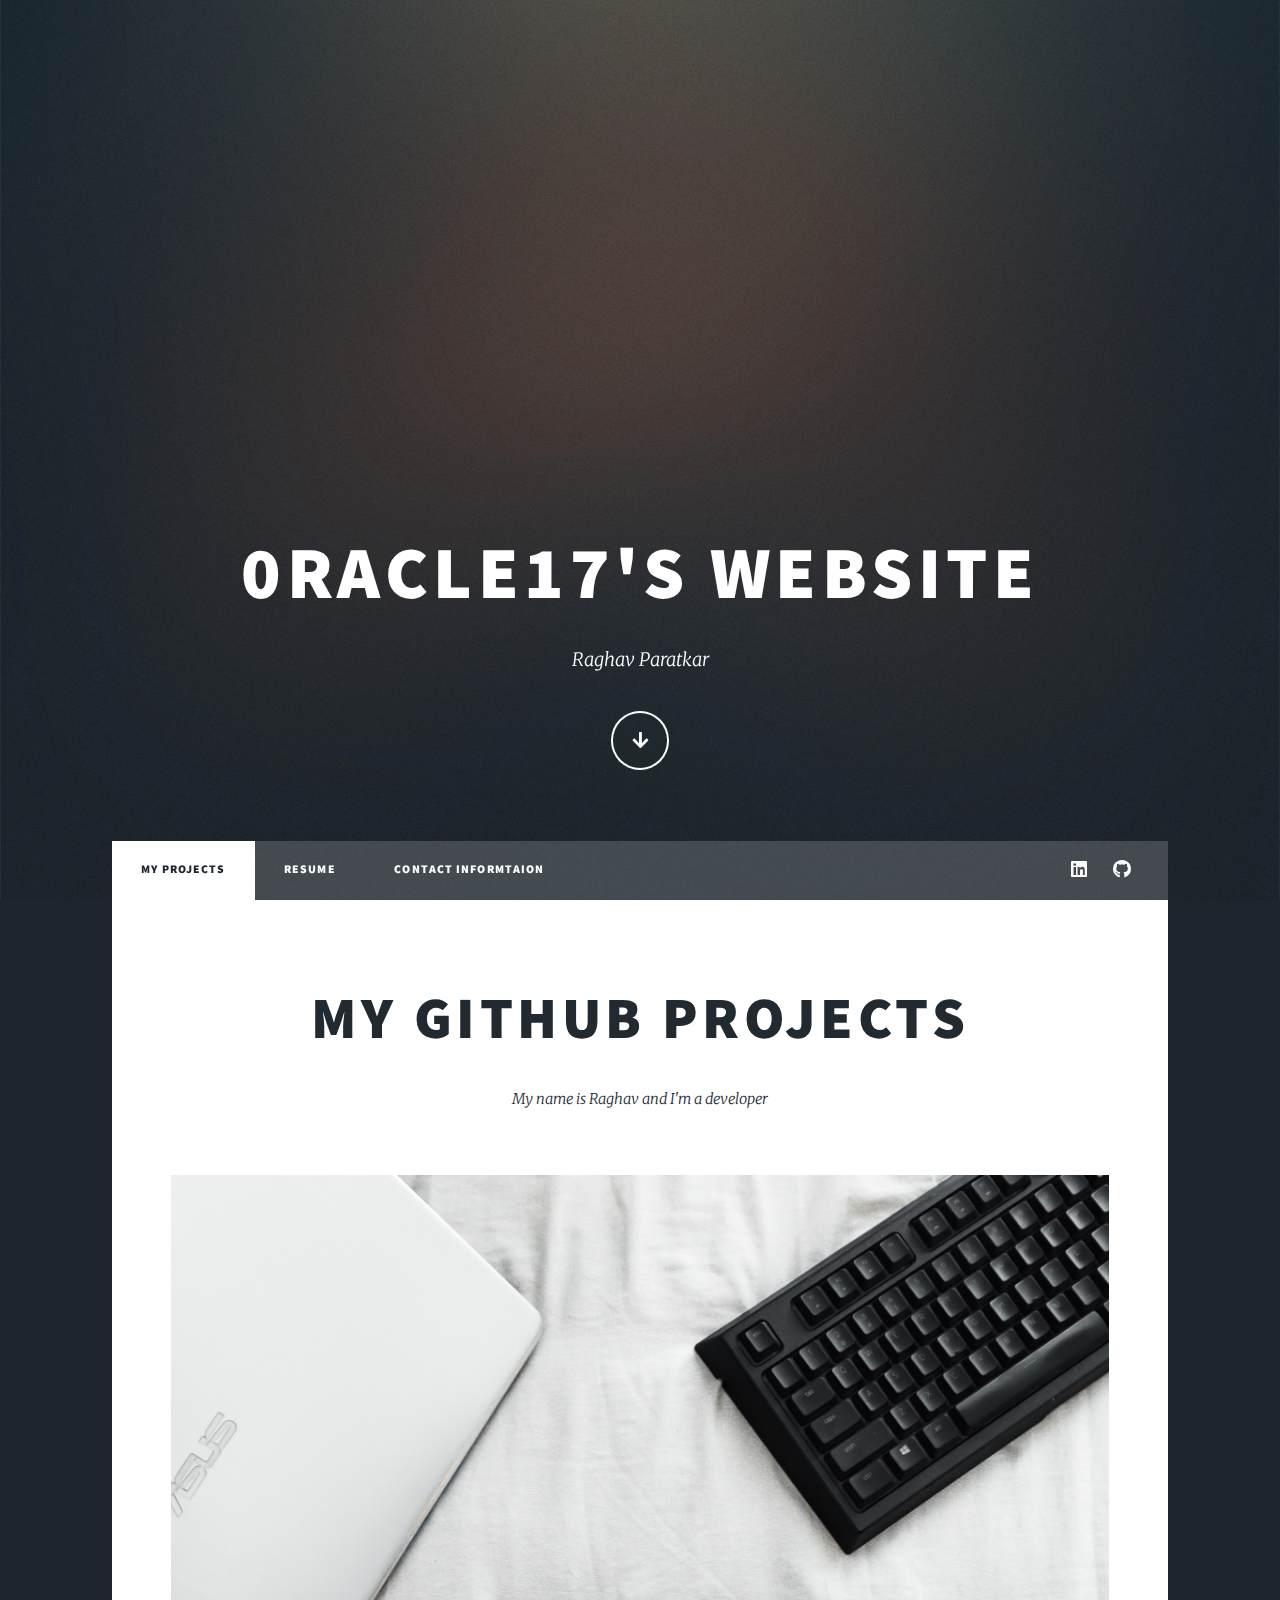
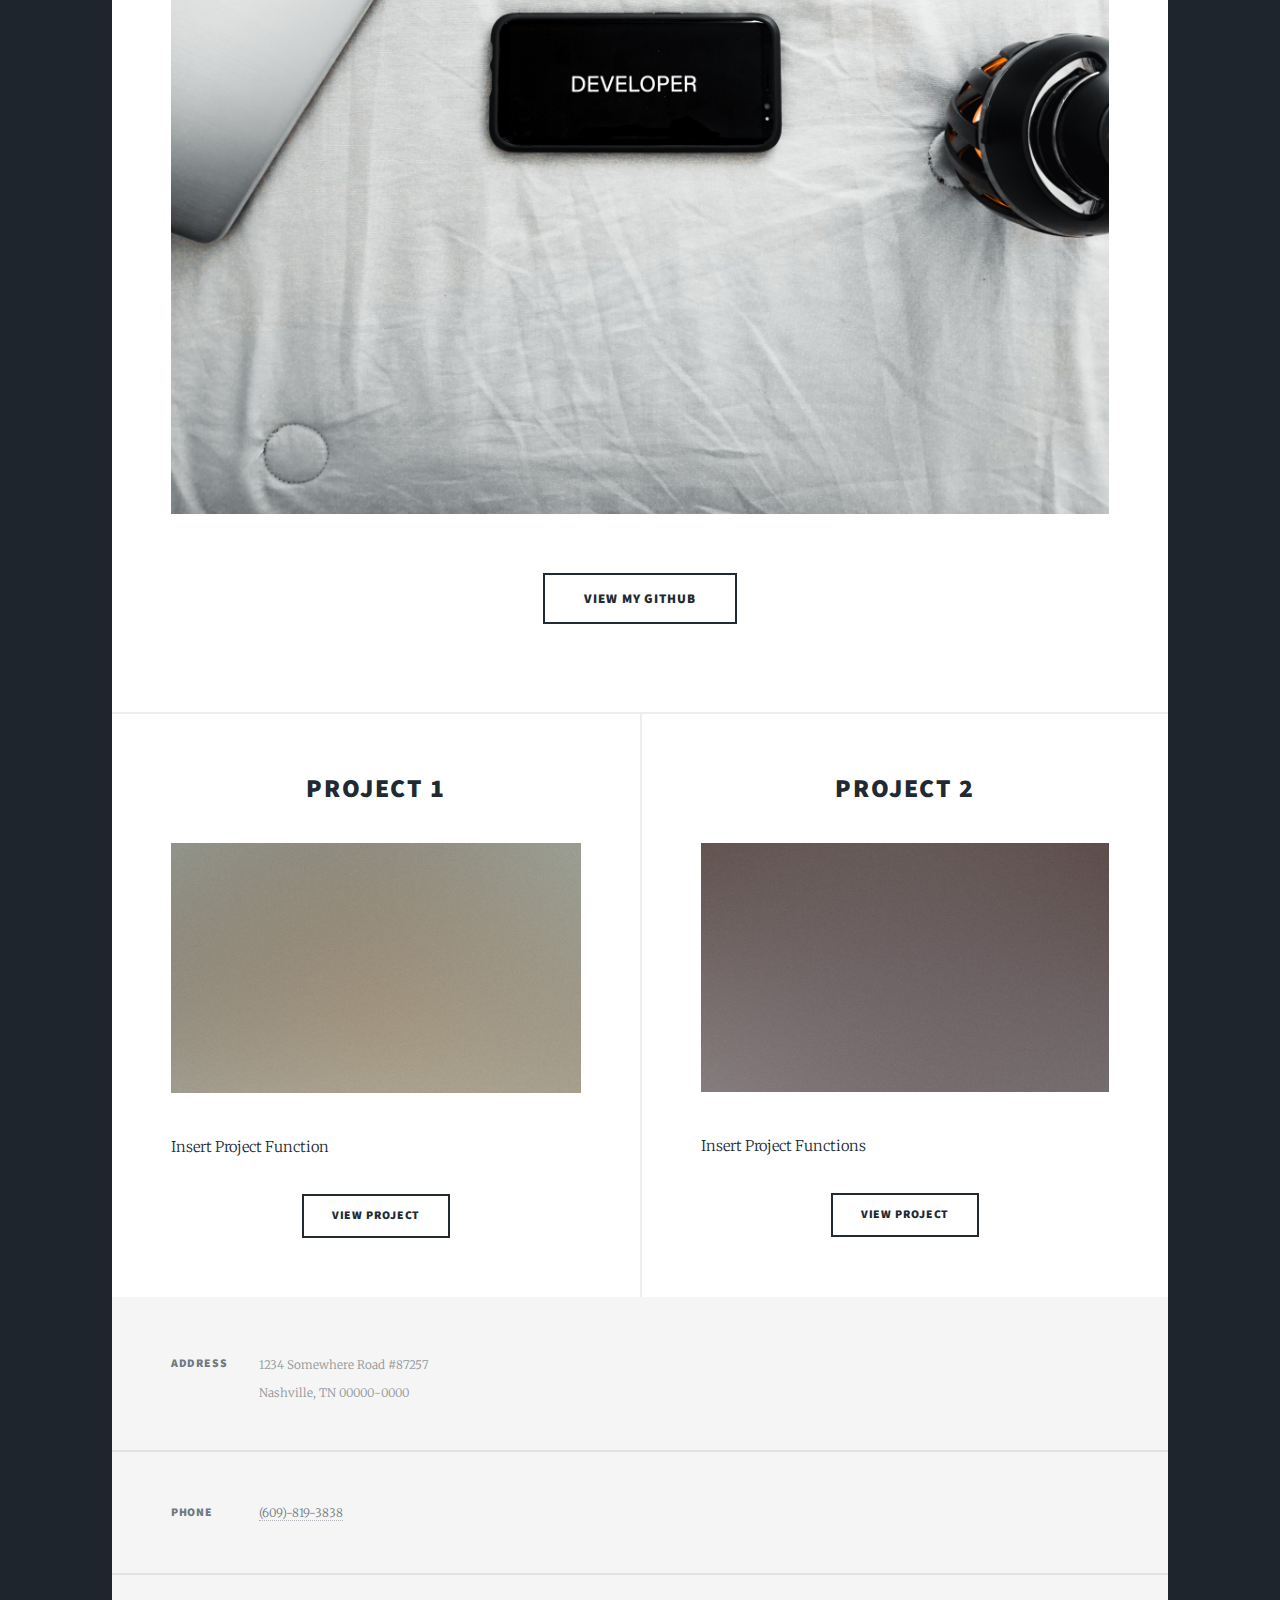
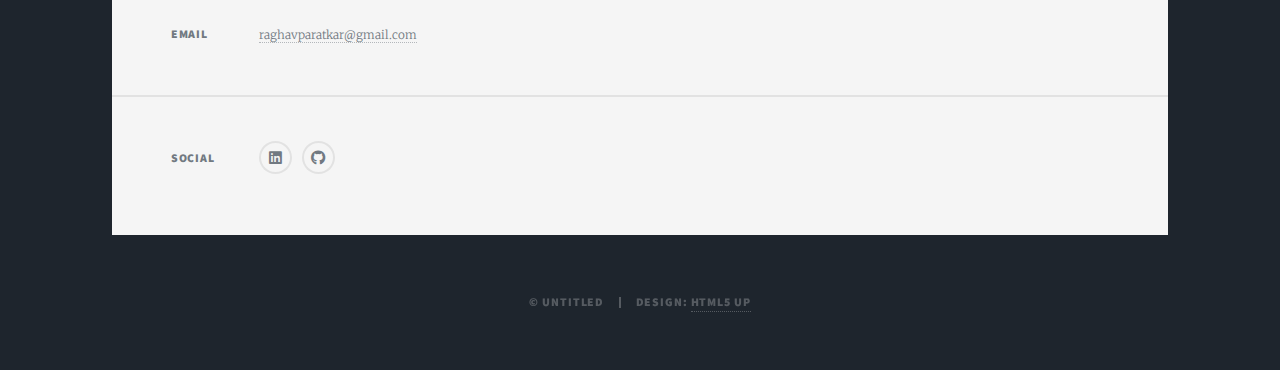
==== projects.html @ b791a68a "First commit" ====
<!DOCTYPE HTML>
<!--
	Massively by HTML5 UP
	html5up.net | @ajlkn
	Free for personal and commercial use under the CCA 3.0 license (html5up.net/license)
-->
<html>
	<head>
		<title>0racle17's Website</title>
		<meta charset="utf-8" />
		<meta name="viewport" content="width=device-width, initial-scale=1, user-scalable=no" />
		<link rel="stylesheet" href="assets/css/main.css" />
		<noscript><link rel="stylesheet" href="assets/css/noscript.css" /></noscript>
	</head>
	<body class="is-preload">

		<!-- Wrapper -->
			<div id="wrapper" class="fade-in">

				<!-- Intro -->
					<div id="intro">
						<h1>0racle17's Website</h1>
						<p>Raghav Paratkar</p>
						<ul class="actions">
							<li><a href="#header" class="button icon solid solo fa-arrow-down scrolly">Continue</a></li>
						</ul>
					</div>

				<!-- Header -->
					<header id="header">
						<a href="projects.html" class="logo">0racle17's Website</a>
					</header>

				<!-- Nav -->
					<nav id="nav">
						<ul class="links">
							<li class="active"><a href="projects.html">My Projects</a></li>
							<li><a href="resume.html">Resume</a></li>
							<li><a href="contact.html">Contact Informtaion</a></li>
						</ul>
						<ul class="icons">
							<li><a href="#" class="icon brands fa-linkedin"><span class="label">Twitter</span></a></li>
							<li><a href="#" class="icon brands fa-github"><span class="label">GitHub</span></a></li>
						</ul>
					</nav>

				<!-- Main -->
					<div id="main">

						<!-- Featured Post -->
							<article class="post featured">
								<header class="major">
									<h2><a href="#">My Github Projects</a></h2>
									<p>My name is Raghav and I'm a developer</p>
								</header>
								<a href="#" class="image main"><img src="images/backround.jpg" alt="" /></a>
								<ul class="actions special">
									<li><a href="#" class="button large">View My Github</a></li>
								</ul>
							</article>

						<!-- Posts -->
							<section class="posts">
								<article>
									<header>
										<h2><a href="#">Project 1</a></h2>
									</header>
									<a href="#" class="image fit"><img src="images/pic02.jpg" alt="" /></a>
									<p>Insert Project Function</p>
									<ul class="actions special">
										<li><a href="#" class="button">View Project</a></li>
									</ul>
								</article>
								<article>
									<header>
										<h2><a href="#">Project 2</a></h2>
									</header>
									<a href="#" class="image fit"><img src="images/pic03.jpg" alt="" /></a>
									<p>Insert Project Functions</p>
									<ul class="actions special">
										<li><a href="#" class="button">View Project</a></li>
									</ul>
								</article>
								
						<!-- Footer -->

					</div>

				<!-- Footer -->
					<footer id="footer">
						<section class="split contact">
							<section class="alt">
								<h3>Address</h3>
								<p>1234 Somewhere Road #87257<br />
								Nashville, TN 00000-0000</p>
							</section>
							<section>
								<h3>Phone</h3>
								<p><a href="#">(609)-819-3838</a></p>
							</section>
							<section>
								<h3>Email</h3>
								<p><a href="#">raghavparatkar@gmail.com</a></p>
							</section>
							<section>
								<h3>Social</h3>
								<ul class="icons alt">
									<li><a href="#" class="icon brands alt fa-linkedin"><span class="label"></span></a></li>
									<li><a href="#" class="icon brands alt fa-github"><span class="label">GitHub</span></a></li>
								</ul>
							</section>
						</section>
					</footer>

				<!-- Copyright -->
					<div id="copyright">
						<ul><li>&copy; Untitled</li><li>Design: <a href="https://html5up.net">HTML5 UP</a></li></ul>
					</div>

			</div>

		<!-- Scripts -->
			<script src="assets/js/jquery.min.js"></script>
			<script src="assets/js/jquery.scrollex.min.js"></script>
			<script src="assets/js/jquery.scrolly.min.js"></script>
			<script src="assets/js/browser.min.js"></script>
			<script src="assets/js/breakpoints.min.js"></script>
			<script src="assets/js/util.js"></script>
			<script src="assets/js/main.js"></script>

	</body>
</html>
---- assets/css/main.css ----
@import url(fontawesome-all.min.css);
@import url("https://fonts.googleapis.com/css?family=Merriweather:300,700,300italic,700italic|Source+Sans+Pro:900");

/*
	Massively by HTML5 UP
	html5up.net | @ajlkn
	Free for personal and commercial use under the CCA 3.0 license (html5up.net/license)
*/

html, body, div, span, applet, object,
iframe, h1, h2, h3, h4, h5, h6, p, blockquote,
pre, a, abbr, acronym, address, big, cite,
code, del, dfn, em, img, ins, kbd, q, s, samp,
small, strike, strong, sub, sup, tt, var, b,
u, i, center, dl, dt, dd, ol, ul, li, fieldset,
form, label, legend, table, caption, tbody,
tfoot, thead, tr, th, td, article, aside,
canvas, details, embed, figure, figcaption,
footer, header, hgroup, menu, nav, output, ruby,
section, summary, time, mark, audio, video {
	margin: 0;
	padding: 0;
	border: 0;
	font-size: 100%;
	font: inherit;
	vertical-align: baseline;}

article, aside, details, figcaption, figure,
footer, header, hgroup, menu, nav, section {
	display: block;}

body {
	line-height: 1;
}

ol, ul {
	list-style: none;
}

blockquote, q {
	quotes: none;
}

	blockquote:before, blockquote:after, q:before, q:after {
		content: '';
		content: none;
	}

table {
	border-collapse: collapse;
	border-spacing: 0;
}

body {
	-webkit-text-size-adjust: none;
}

mark {
	background-color: transparent;
	color: inherit;
}

input::-moz-focus-inner {
	border: 0;
	padding: 0;
}

input, select, textarea {
	-moz-appearance: none;
	-webkit-appearance: none;
	-ms-appearance: none;
	appearance: none;
}

/* Basic */

	@-ms-viewport {
		width: device-width;
	}

	body {
		-ms-overflow-style: scrollbar;
	}

	@media screen and (max-width: 480px) {

		html, body {
			min-width: 320px;
		}

	}

	html {
		box-sizing: border-box;
	}

	*, *:before, *:after {
		box-sizing: inherit;
	}

	body {
		background-color: #1e252d;
	}

		body.is-preload *, body.is-preload *:before, body.is-preload *:after {
			-moz-animation: none !important;
			-webkit-animation: none !important;
			-ms-animation: none !important;
			animation: none !important;
			-moz-transition: none !important;
			-webkit-transition: none !important;
			-ms-transition: none !important;
			transition: none !important;
		}

/* Type */

	html {
		font-size: 16pt;
	}

		@media screen and (max-width: 1680px) {

			html {
				font-size: 12pt;
			}

		}

		@media screen and (max-width: 1280px) {

			html {
				font-size: 11pt;
			}

		}

		@media screen and (max-width: 360px) {

			html {
				font-size: 10pt;
			}

		}

	body {
		color: #212931;
	}

	body, input, select, textarea {
		font-family: "Merriweather", Georgia, serif;
		font-weight: 300;
		font-size: 1rem;
		line-height: 2.375;
	}

	a {
		-moz-transition: color 0.2s ease-in-out, background-color 0.2s ease-in-out, border-color 0.2s ease-in-out, box-shadow 0.2s ease-in-out;
		-webkit-transition: color 0.2s ease-in-out, background-color 0.2s ease-in-out, border-color 0.2s ease-in-out, box-shadow 0.2s ease-in-out;
		-ms-transition: color 0.2s ease-in-out, background-color 0.2s ease-in-out, border-color 0.2s ease-in-out, box-shadow 0.2s ease-in-out;
		transition: color 0.2s ease-in-out, background-color 0.2s ease-in-out, border-color 0.2s ease-in-out, box-shadow 0.2s ease-in-out;
		border-bottom: dotted 1px;
		text-decoration: none;
	}

		a:hover {
			border-bottom-color: transparent;
		}

	strong, b {
		font-weight: 600;
	}

	em, i {
		font-style: italic;
	}

	p {
		text-align: justify;
		margin: 0 0 2rem 0;
	}

	h1, h2, h3, h4, h5, h6 {
		font-family: "Source Sans Pro", Helvetica, sans-serif;
		font-weight: 900;
		line-height: 1.5;
		letter-spacing: 0.075em;
		text-transform: uppercase;
		margin: 0 0 1rem 0;
	}

		h1 a, h2 a, h3 a, h4 a, h5 a, h6 a {
			border-bottom: 0;
			color: inherit;
			text-decoration: none;
		}

	h1 {
		font-size: 4rem;
		line-height: 1.1;
		margin: 0 0 2rem 0;
	}

	h2 {
		font-size: 1.75rem;
		line-height: 1.3;
		margin: 0 0 1.5rem 0;
	}

	h3 {
		font-size: 1.25rem;
		margin: 0 0 1.5rem 0;
	}

	h4 {
		font-size: 1rem;
	}

	h5 {
		font-size: 0.9rem;
	}

	h6 {
		font-size: 0.8rem;
	}

	sub {
		font-size: 0.8rem;
		position: relative;
		top: 0.5rem;
	}

	sup {
		font-size: 0.8rem;
		position: relative;
		top: -0.5rem;
	}

	blockquote {
		border-left: solid 4px;
		font-style: italic;
		margin: 0 0 2rem 0;
		padding: 0.5rem 0 0.5rem 2rem;
	}

	code {
		border: solid 2px;
		font-family: "Courier New", monospace;
		font-size: 0.9rem;
		margin: 0 0.25rem;
		padding: 0.25rem 0.65rem;
	}

	pre {
		-webkit-overflow-scrolling: touch;
		font-family: "Courier New", monospace;
		font-size: 0.9rem;
		margin: 0 0 2rem 0;
	}

		pre code {
			display: block;
			line-height: 1.75;
			padding: 1rem 1.5rem;
			overflow-x: auto;
		}

	hr {
		border: 0;
		border-bottom: solid 2px;
		margin: 3rem 0;
	}

		hr.major {
			margin: 5rem 0;
		}

	.align-left {
		text-align: left;
	}

	.align-center {
		text-align: center;
	}

	.align-right {
		text-align: right;
	}

	input, select, textarea {
		color: #212931;
	}

	a {
		color: #212931;
		border-bottom-color: rgba(33, 41, 49, 0.5);
	}

		a:hover {
			border-bottom-color: transparent;
			color: #18bfef !important;
		}

	strong, b {
		color: #212931;
	}

	h1, h2, h3, h4, h5, h6 {
		color: #212931;
	}

	blockquote {
		border-left-color: #eeeeee;
	}

	code {
		background: rgba(220, 220, 220, 0.25);
		border-color: #eeeeee;
	}

	hr {
		border-bottom-color: #eeeeee;
	}

/* Row */

	.row {
		display: flex;
		flex-wrap: wrap;
		box-sizing: border-box;
		align-items: stretch;
	}

		.row > * {
			box-sizing: border-box;
		}

		.row.gtr-uniform > * > :last-child {
			margin-bottom: 0;
		}

		.row.aln-left {
			justify-content: flex-start;
		}

		.row.aln-center {
			justify-content: center;
		}

		.row.aln-right {
			justify-content: flex-end;
		}

		.row.aln-top {
			align-items: flex-start;
		}

		.row.aln-middle {
			align-items: center;
		}

		.row.aln-bottom {
			align-items: flex-end;
		}

		.row > .imp {
			order: -1;
		}

		.row > .col-1 {
			width: 8.33333%;
		}

		.row > .off-1 {
			margin-left: 8.33333%;
		}

		.row > .col-2 {
			width: 16.66667%;
		}

		.row > .off-2 {
			margin-left: 16.66667%;
		}

		.row > .col-3 {
			width: 25%;
		}

		.row > .off-3 {
			margin-left: 25%;
		}

		.row > .col-4 {
			width: 33.33333%;
		}

		.row > .off-4 {
			margin-left: 33.33333%;
		}

		.row > .col-5 {
			width: 41.66667%;
		}

		.row > .off-5 {
			margin-left: 41.66667%;
		}

		.row > .col-6 {
			width: 50%;
		}

		.row > .off-6 {
			margin-left: 50%;
		}

		.row > .col-7 {
			width: 58.33333%;
		}

		.row > .off-7 {
			margin-left: 58.33333%;
		}

		.row > .col-8 {
			width: 66.66667%;
		}

		.row > .off-8 {
			margin-left: 66.66667%;
		}

		.row > .col-9 {
			width: 75%;
		}

		.row > .off-9 {
			margin-left: 75%;
		}

		.row > .col-10 {
			width: 83.33333%;
		}

		.row > .off-10 {
			margin-left: 83.33333%;
		}

		.row > .col-11 {
			width: 91.66667%;
		}

		.row > .off-11 {
			margin-left: 91.66667%;
		}

		.row > .col-12 {
			width: 100%;
		}

		.row > .off-12 {
			margin-left: 100%;
		}

		.row.gtr-0 {
			margin-top: 0;
			margin-left: 0rem;
		}

			.row.gtr-0 > * {
				padding: 0 0 0 0rem;
			}

			.row.gtr-0.gtr-uniform {
				margin-top: 0rem;
			}

				.row.gtr-0.gtr-uniform > * {
					padding-top: 0rem;
				}

		.row.gtr-25 {
			margin-top: 0;
			margin-left: -0.375rem;
		}

			.row.gtr-25 > * {
				padding: 0 0 0 0.375rem;
			}

			.row.gtr-25.gtr-uniform {
				margin-top: -0.375rem;
			}

				.row.gtr-25.gtr-uniform > * {
					padding-top: 0.375rem;
				}

		.row.gtr-50 {
			margin-top: 0;
			margin-left: -0.75rem;
		}

			.row.gtr-50 > * {
				padding: 0 0 0 0.75rem;
			}

			.row.gtr-50.gtr-uniform {
				margin-top: -0.75rem;
			}

				.row.gtr-50.gtr-uniform > * {
					padding-top: 0.75rem;
				}

		.row {
			margin-top: 0;
			margin-left: -1.5rem;
		}

			.row > * {
				padding: 0 0 0 1.5rem;
			}

			.row.gtr-uniform {
				margin-top: -1.5rem;
			}

				.row.gtr-uniform > * {
					padding-top: 1.5rem;
				}

		.row.gtr-150 {
			margin-top: 0;
			margin-left: -2.25rem;
		}

			.row.gtr-150 > * {
				padding: 0 0 0 2.25rem;
			}

			.row.gtr-150.gtr-uniform {
				margin-top: -2.25rem;
			}

				.row.gtr-150.gtr-uniform > * {
					padding-top: 2.25rem;
				}

		.row.gtr-200 {
			margin-top: 0;
			margin-left: -3rem;
		}

			.row.gtr-200 > * {
				padding: 0 0 0 3rem;
			}

			.row.gtr-200.gtr-uniform {
				margin-top: -3rem;
			}

				.row.gtr-200.gtr-uniform > * {
					padding-top: 3rem;
				}

		@media screen and (max-width: 1680px) {

			.row {
				display: flex;
				flex-wrap: wrap;
				box-sizing: border-box;
				align-items: stretch;
			}

				.row > * {
					box-sizing: border-box;
				}

				.row.gtr-uniform > * > :last-child {
					margin-bottom: 0;
				}

				.row.aln-left {
					justify-content: flex-start;
				}

				.row.aln-center {
					justify-content: center;
				}

				.row.aln-right {
					justify-content: flex-end;
				}

				.row.aln-top {
					align-items: flex-start;
				}

				.row.aln-middle {
					align-items: center;
				}

				.row.aln-bottom {
					align-items: flex-end;
				}

				.row > .imp-xlarge {
					order: -1;
				}

				.row > .col-1-xlarge {
					width: 8.33333%;
				}

				.row > .off-1-xlarge {
					margin-left: 8.33333%;
				}

				.row > .col-2-xlarge {
					width: 16.66667%;
				}

				.row > .off-2-xlarge {
					margin-left: 16.66667%;
				}

				.row > .col-3-xlarge {
					width: 25%;
				}

				.row > .off-3-xlarge {
					margin-left: 25%;
				}

				.row > .col-4-xlarge {
					width: 33.33333%;
				}

				.row > .off-4-xlarge {
					margin-left: 33.33333%;
				}

				.row > .col-5-xlarge {
					width: 41.66667%;
				}

				.row > .off-5-xlarge {
					margin-left: 41.66667%;
				}

				.row > .col-6-xlarge {
					width: 50%;
				}

				.row > .off-6-xlarge {
					margin-left: 50%;
				}

				.row > .col-7-xlarge {
					width: 58.33333%;
				}

				.row > .off-7-xlarge {
					margin-left: 58.33333%;
				}

				.row > .col-8-xlarge {
					width: 66.66667%;
				}

				.row > .off-8-xlarge {
					margin-left: 66.66667%;
				}

				.row > .col-9-xlarge {
					width: 75%;
				}

				.row > .off-9-xlarge {
					margin-left: 75%;
				}

				.row > .col-10-xlarge {
					width: 83.33333%;
				}

				.row > .off-10-xlarge {
					margin-left: 83.33333%;
				}

				.row > .col-11-xlarge {
					width: 91.66667%;
				}

				.row > .off-11-xlarge {
					margin-left: 91.66667%;
				}

				.row > .col-12-xlarge {
					width: 100%;
				}

				.row > .off-12-xlarge {
					margin-left: 100%;
				}

				.row.gtr-0 {
					margin-top: 0;
					margin-left: 0rem;
				}

					.row.gtr-0 > * {
						padding: 0 0 0 0rem;
					}

					.row.gtr-0.gtr-uniform {
						margin-top: 0rem;
					}

						.row.gtr-0.gtr-uniform > * {
							padding-top: 0rem;
						}

				.row.gtr-25 {
					margin-top: 0;
					margin-left: -0.375rem;
				}

					.row.gtr-25 > * {
						padding: 0 0 0 0.375rem;
					}

					.row.gtr-25.gtr-uniform {
						margin-top: -0.375rem;
					}

						.row.gtr-25.gtr-uniform > * {
							padding-top: 0.375rem;
						}

				.row.gtr-50 {
					margin-top: 0;
					margin-left: -0.75rem;
				}

					.row.gtr-50 > * {
						padding: 0 0 0 0.75rem;
					}

					.row.gtr-50.gtr-uniform {
						margin-top: -0.75rem;
					}

						.row.gtr-50.gtr-uniform > * {
							padding-top: 0.75rem;
						}

				.row {
					margin-top: 0;
					margin-left: -1.5rem;
				}

					.row > * {
						padding: 0 0 0 1.5rem;
					}

					.row.gtr-uniform {
						margin-top: -1.5rem;
					}

						.row.gtr-uniform > * {
							padding-top: 1.5rem;
						}

				.row.gtr-150 {
					margin-top: 0;
					margin-left: -2.25rem;
				}

					.row.gtr-150 > * {
						padding: 0 0 0 2.25rem;
					}

					.row.gtr-150.gtr-uniform {
						margin-top: -2.25rem;
					}

						.row.gtr-150.gtr-uniform > * {
							padding-top: 2.25rem;
						}

				.row.gtr-200 {
					margin-top: 0;
					margin-left: -3rem;
				}

					.row.gtr-200 > * {
						padding: 0 0 0 3rem;
					}

					.row.gtr-200.gtr-uniform {
						margin-top: -3rem;
					}

						.row.gtr-200.gtr-uniform > * {
							padding-top: 3rem;
						}

		}

		@media screen and (max-width: 1280px) {

			.row {
				display: flex;
				flex-wrap: wrap;
				box-sizing: border-box;
				align-items: stretch;
			}

				.row > * {
					box-sizing: border-box;
				}

				.row.gtr-uniform > * > :last-child {
					margin-bottom: 0;
				}

				.row.aln-left {
					justify-content: flex-start;
				}

				.row.aln-center {
					justify-content: center;
				}

				.row.aln-right {
					justify-content: flex-end;
				}

				.row.aln-top {
					align-items: flex-start;
				}

				.row.aln-middle {
					align-items: center;
				}

				.row.aln-bottom {
					align-items: flex-end;
				}

				.row > .imp-large {
					order: -1;
				}

				.row > .col-1-large {
					width: 8.33333%;
				}

				.row > .off-1-large {
					margin-left: 8.33333%;
				}

				.row > .col-2-large {
					width: 16.66667%;
				}

				.row > .off-2-large {
					margin-left: 16.66667%;
				}

				.row > .col-3-large {
					width: 25%;
				}

				.row > .off-3-large {
					margin-left: 25%;
				}

				.row > .col-4-large {
					width: 33.33333%;
				}

				.row > .off-4-large {
					margin-left: 33.33333%;
				}

				.row > .col-5-large {
					width: 41.66667%;
				}

				.row > .off-5-large {
					margin-left: 41.66667%;
				}

				.row > .col-6-large {
					width: 50%;
				}

				.row > .off-6-large {
					margin-left: 50%;
				}

				.row > .col-7-large {
					width: 58.33333%;
				}

				.row > .off-7-large {
					margin-left: 58.33333%;
				}

				.row > .col-8-large {
					width: 66.66667%;
				}

				.row > .off-8-large {
					margin-left: 66.66667%;
				}

				.row > .col-9-large {
					width: 75%;
				}

				.row > .off-9-large {
					margin-left: 75%;
				}

				.row > .col-10-large {
					width: 83.33333%;
				}

				.row > .off-10-large {
					margin-left: 83.33333%;
				}

				.row > .col-11-large {
					width: 91.66667%;
				}

				.row > .off-11-large {
					margin-left: 91.66667%;
				}

				.row > .col-12-large {
					width: 100%;
				}

				.row > .off-12-large {
					margin-left: 100%;
				}

				.row.gtr-0 {
					margin-top: 0;
					margin-left: 0rem;
				}

					.row.gtr-0 > * {
						padding: 0 0 0 0rem;
					}

					.row.gtr-0.gtr-uniform {
						margin-top: 0rem;
					}

						.row.gtr-0.gtr-uniform > * {
							padding-top: 0rem;
						}

				.row.gtr-25 {
					margin-top: 0;
					margin-left: -0.375rem;
				}

					.row.gtr-25 > * {
						padding: 0 0 0 0.375rem;
					}

					.row.gtr-25.gtr-uniform {
						margin-top: -0.375rem;
					}

						.row.gtr-25.gtr-uniform > * {
							padding-top: 0.375rem;
						}

				.row.gtr-50 {
					margin-top: 0;
					margin-left: -0.75rem;
				}

					.row.gtr-50 > * {
						padding: 0 0 0 0.75rem;
					}

					.row.gtr-50.gtr-uniform {
						margin-top: -0.75rem;
					}

						.row.gtr-50.gtr-uniform > * {
							padding-top: 0.75rem;
						}

				.row {
					margin-top: 0;
					margin-left: -1.5rem;
				}

					.row > * {
						padding: 0 0 0 1.5rem;
					}

					.row.gtr-uniform {
						margin-top: -1.5rem;
					}

						.row.gtr-uniform > * {
							padding-top: 1.5rem;
						}

				.row.gtr-150 {
					margin-top: 0;
					margin-left: -2.25rem;
				}

					.row.gtr-150 > * {
						padding: 0 0 0 2.25rem;
					}

					.row.gtr-150.gtr-uniform {
						margin-top: -2.25rem;
					}

						.row.gtr-150.gtr-uniform > * {
							padding-top: 2.25rem;
						}

				.row.gtr-200 {
					margin-top: 0;
					margin-left: -3rem;
				}

					.row.gtr-200 > * {
						padding: 0 0 0 3rem;
					}

					.row.gtr-200.gtr-uniform {
						margin-top: -3rem;
					}

						.row.gtr-200.gtr-uniform > * {
							padding-top: 3rem;
						}

		}

		@media screen and (max-width: 980px) {

			.row {
				display: flex;
				flex-wrap: wrap;
				box-sizing: border-box;
				align-items: stretch;
			}

				.row > * {
					box-sizing: border-box;
				}

				.row.gtr-uniform > * > :last-child {
					margin-bottom: 0;
				}

				.row.aln-left {
					justify-content: flex-start;
				}

				.row.aln-center {
					justify-content: center;
				}

				.row.aln-right {
					justify-content: flex-end;
				}

				.row.aln-top {
					align-items: flex-start;
				}

				.row.aln-middle {
					align-items: center;
				}

				.row.aln-bottom {
					align-items: flex-end;
				}

				.row > .imp-medium {
					order: -1;
				}

				.row > .col-1-medium {
					width: 8.33333%;
				}

				.row > .off-1-medium {
					margin-left: 8.33333%;
				}

				.row > .col-2-medium {
					width: 16.66667%;
				}

				.row > .off-2-medium {
					margin-left: 16.66667%;
				}

				.row > .col-3-medium {
					width: 25%;
				}

				.row > .off-3-medium {
					margin-left: 25%;
				}

				.row > .col-4-medium {
					width: 33.33333%;
				}

				.row > .off-4-medium {
					margin-left: 33.33333%;
				}

				.row > .col-5-medium {
					width: 41.66667%;
				}

				.row > .off-5-medium {
					margin-left: 41.66667%;
				}

				.row > .col-6-medium {
					width: 50%;
				}

				.row > .off-6-medium {
					margin-left: 50%;
				}

				.row > .col-7-medium {
					width: 58.33333%;
				}

				.row > .off-7-medium {
					margin-left: 58.33333%;
				}

				.row > .col-8-medium {
					width: 66.66667%;
				}

				.row > .off-8-medium {
					margin-left: 66.66667%;
				}

				.row > .col-9-medium {
					width: 75%;
				}

				.row > .off-9-medium {
					margin-left: 75%;
				}

				.row > .col-10-medium {
					width: 83.33333%;
				}

				.row > .off-10-medium {
					margin-left: 83.33333%;
				}

				.row > .col-11-medium {
					width: 91.66667%;
				}

				.row > .off-11-medium {
					margin-left: 91.66667%;
				}

				.row > .col-12-medium {
					width: 100%;
				}

				.row > .off-12-medium {
					margin-left: 100%;
				}

				.row.gtr-0 {
					margin-top: 0;
					margin-left: 0rem;
				}

					.row.gtr-0 > * {
						padding: 0 0 0 0rem;
					}

					.row.gtr-0.gtr-uniform {
						margin-top: 0rem;
					}

						.row.gtr-0.gtr-uniform > * {
							padding-top: 0rem;
						}

				.row.gtr-25 {
					margin-top: 0;
					margin-left: -0.375rem;
				}

					.row.gtr-25 > * {
						padding: 0 0 0 0.375rem;
					}

					.row.gtr-25.gtr-uniform {
						margin-top: -0.375rem;
					}

						.row.gtr-25.gtr-uniform > * {
							padding-top: 0.375rem;
						}

				.row.gtr-50 {
					margin-top: 0;
					margin-left: -0.75rem;
				}

					.row.gtr-50 > * {
						padding: 0 0 0 0.75rem;
					}

					.row.gtr-50.gtr-uniform {
						margin-top: -0.75rem;
					}

						.row.gtr-50.gtr-uniform > * {
							padding-top: 0.75rem;
						}

				.row {
					margin-top: 0;
					margin-left: -1.5rem;
				}

					.row > * {
						padding: 0 0 0 1.5rem;
					}

					.row.gtr-uniform {
						margin-top: -1.5rem;
					}

						.row.gtr-uniform > * {
							padding-top: 1.5rem;
						}

				.row.gtr-150 {
					margin-top: 0;
					margin-left: -2.25rem;
				}

					.row.gtr-150 > * {
						padding: 0 0 0 2.25rem;
					}

					.row.gtr-150.gtr-uniform {
						margin-top: -2.25rem;
					}

						.row.gtr-150.gtr-uniform > * {
							padding-top: 2.25rem;
						}

				.row.gtr-200 {
					margin-top: 0;
					margin-left: -3rem;
				}

					.row.gtr-200 > * {
						padding: 0 0 0 3rem;
					}

					.row.gtr-200.gtr-uniform {
						margin-top: -3rem;
					}

						.row.gtr-200.gtr-uniform > * {
							padding-top: 3rem;
						}

		}

		@media screen and (max-width: 736px) {

			.row {
				display: flex;
				flex-wrap: wrap;
				box-sizing: border-box;
				align-items: stretch;
			}

				.row > * {
					box-sizing: border-box;
				}

				.row.gtr-uniform > * > :last-child {
					margin-bottom: 0;
				}

				.row.aln-left {
					justify-content: flex-start;
				}

				.row.aln-center {
					justify-content: center;
				}

				.row.aln-right {
					justify-content: flex-end;
				}

				.row.aln-top {
					align-items: flex-start;
				}

				.row.aln-middle {
					align-items: center;
				}

				.row.aln-bottom {
					align-items: flex-end;
				}

				.row > .imp-small {
					order: -1;
				}

				.row > .col-1-small {
					width: 8.33333%;
				}

				.row > .off-1-small {
					margin-left: 8.33333%;
				}

				.row > .col-2-small {
					width: 16.66667%;
				}

				.row > .off-2-small {
					margin-left: 16.66667%;
				}

				.row > .col-3-small {
					width: 25%;
				}

				.row > .off-3-small {
					margin-left: 25%;
				}

				.row > .col-4-small {
					width: 33.33333%;
				}

				.row > .off-4-small {
					margin-left: 33.33333%;
				}

				.row > .col-5-small {
					width: 41.66667%;
				}

				.row > .off-5-small {
					margin-left: 41.66667%;
				}

				.row > .col-6-small {
					width: 50%;
				}

				.row > .off-6-small {
					margin-left: 50%;
				}

				.row > .col-7-small {
					width: 58.33333%;
				}

				.row > .off-7-small {
					margin-left: 58.33333%;
				}

				.row > .col-8-small {
					width: 66.66667%;
				}

				.row > .off-8-small {
					margin-left: 66.66667%;
				}

				.row > .col-9-small {
					width: 75%;
				}

				.row > .off-9-small {
					margin-left: 75%;
				}

				.row > .col-10-small {
					width: 83.33333%;
				}

				.row > .off-10-small {
					margin-left: 83.33333%;
				}

				.row > .col-11-small {
					width: 91.66667%;
				}

				.row > .off-11-small {
					margin-left: 91.66667%;
				}

				.row > .col-12-small {
					width: 100%;
				}

				.row > .off-12-small {
					margin-left: 100%;
				}

				.row.gtr-0 {
					margin-top: 0;
					margin-left: 0rem;
				}

					.row.gtr-0 > * {
						padding: 0 0 0 0rem;
					}

					.row.gtr-0.gtr-uniform {
						margin-top: 0rem;
					}

						.row.gtr-0.gtr-uniform > * {
							padding-top: 0rem;
						}

				.row.gtr-25 {
					margin-top: 0;
					margin-left: -0.375rem;
				}

					.row.gtr-25 > * {
						padding: 0 0 0 0.375rem;
					}

					.row.gtr-25.gtr-uniform {
						margin-top: -0.375rem;
					}

						.row.gtr-25.gtr-uniform > * {
							padding-top: 0.375rem;
						}

				.row.gtr-50 {
					margin-top: 0;
					margin-left: -0.75rem;
				}

					.row.gtr-50 > * {
						padding: 0 0 0 0.75rem;
					}

					.row.gtr-50.gtr-uniform {
						margin-top: -0.75rem;
					}

						.row.gtr-50.gtr-uniform > * {
							padding-top: 0.75rem;
						}

				.row {
					margin-top: 0;
					margin-left: -1.5rem;
				}

					.row > * {
						padding: 0 0 0 1.5rem;
					}

					.row.gtr-uniform {
						margin-top: -1.5rem;
					}

						.row.gtr-uniform > * {
							padding-top: 1.5rem;
						}

				.row.gtr-150 {
					margin-top: 0;
					margin-left: -2.25rem;
				}

					.row.gtr-150 > * {
						padding: 0 0 0 2.25rem;
					}

					.row.gtr-150.gtr-uniform {
						margin-top: -2.25rem;
					}

						.row.gtr-150.gtr-uniform > * {
							padding-top: 2.25rem;
						}

				.row.gtr-200 {
					margin-top: 0;
					margin-left: -3rem;
				}

					.row.gtr-200 > * {
						padding: 0 0 0 3rem;
					}

					.row.gtr-200.gtr-uniform {
						margin-top: -3rem;
					}

						.row.gtr-200.gtr-uniform > * {
							padding-top: 3rem;
						}

		}

		@media screen and (max-width: 480px) {

			.row {
				display: flex;
				flex-wrap: wrap;
				box-sizing: border-box;
				align-items: stretch;
			}

				.row > * {
					box-sizing: border-box;
				}

				.row.gtr-uniform > * > :last-child {
					margin-bottom: 0;
				}

				.row.aln-left {
					justify-content: flex-start;
				}

				.row.aln-center {
					justify-content: center;
				}

				.row.aln-right {
					justify-content: flex-end;
				}

				.row.aln-top {
					align-items: flex-start;
				}

				.row.aln-middle {
					align-items: center;
				}

				.row.aln-bottom {
					align-items: flex-end;
				}

				.row > .imp-xsmall {
					order: -1;
				}

				.row > .col-1-xsmall {
					width: 8.33333%;
				}

				.row > .off-1-xsmall {
					margin-left: 8.33333%;
				}

				.row > .col-2-xsmall {
					width: 16.66667%;
				}

				.row > .off-2-xsmall {
					margin-left: 16.66667%;
				}

				.row > .col-3-xsmall {
					width: 25%;
				}

				.row > .off-3-xsmall {
					margin-left: 25%;
				}

				.row > .col-4-xsmall {
					width: 33.33333%;
				}

				.row > .off-4-xsmall {
					margin-left: 33.33333%;
				}

				.row > .col-5-xsmall {
					width: 41.66667%;
				}

				.row > .off-5-xsmall {
					margin-left: 41.66667%;
				}

				.row > .col-6-xsmall {
					width: 50%;
				}

				.row > .off-6-xsmall {
					margin-left: 50%;
				}

				.row > .col-7-xsmall {
					width: 58.33333%;
				}

				.row > .off-7-xsmall {
					margin-left: 58.33333%;
				}

				.row > .col-8-xsmall {
					width: 66.66667%;
				}

				.row > .off-8-xsmall {
					margin-left: 66.66667%;
				}

				.row > .col-9-xsmall {
					width: 75%;
				}

				.row > .off-9-xsmall {
					margin-left: 75%;
				}

				.row > .col-10-xsmall {
					width: 83.33333%;
				}

				.row > .off-10-xsmall {
					margin-left: 83.33333%;
				}

				.row > .col-11-xsmall {
					width: 91.66667%;
				}

				.row > .off-11-xsmall {
					margin-left: 91.66667%;
				}

				.row > .col-12-xsmall {
					width: 100%;
				}

				.row > .off-12-xsmall {
					margin-left: 100%;
				}

				.row.gtr-0 {
					margin-top: 0;
					margin-left: 0rem;
				}

					.row.gtr-0 > * {
						padding: 0 0 0 0rem;
					}

					.row.gtr-0.gtr-uniform {
						margin-top: 0rem;
					}

						.row.gtr-0.gtr-uniform > * {
							padding-top: 0rem;
						}

				.row.gtr-25 {
					margin-top: 0;
					margin-left: -0.375rem;
				}

					.row.gtr-25 > * {
						padding: 0 0 0 0.375rem;
					}

					.row.gtr-25.gtr-uniform {
						margin-top: -0.375rem;
					}

						.row.gtr-25.gtr-uniform > * {
							padding-top: 0.375rem;
						}

				.row.gtr-50 {
					margin-top: 0;
					margin-left: -0.75rem;
				}

					.row.gtr-50 > * {
						padding: 0 0 0 0.75rem;
					}

					.row.gtr-50.gtr-uniform {
						margin-top: -0.75rem;
					}

						.row.gtr-50.gtr-uniform > * {
							padding-top: 0.75rem;
						}

				.row {
					margin-top: 0;
					margin-left: -1.5rem;
				}

					.row > * {
						padding: 0 0 0 1.5rem;
					}

					.row.gtr-uniform {
						margin-top: -1.5rem;
					}

						.row.gtr-uniform > * {
							padding-top: 1.5rem;
						}

				.row.gtr-150 {
					margin-top: 0;
					margin-left: -2.25rem;
				}

					.row.gtr-150 > * {
						padding: 0 0 0 2.25rem;
					}

					.row.gtr-150.gtr-uniform {
						margin-top: -2.25rem;
					}

						.row.gtr-150.gtr-uniform > * {
							padding-top: 2.25rem;
						}

				.row.gtr-200 {
					margin-top: 0;
					margin-left: -3rem;
				}

					.row.gtr-200 > * {
						padding: 0 0 0 3rem;
					}

					.row.gtr-200.gtr-uniform {
						margin-top: -3rem;
					}

						.row.gtr-200.gtr-uniform > * {
							padding-top: 3rem;
						}

		}

		@media screen and (max-width: 360px) {

			.row {
				display: flex;
				flex-wrap: wrap;
				box-sizing: border-box;
				align-items: stretch;
			}

				.row > * {
					box-sizing: border-box;
				}

				.row.gtr-uniform > * > :last-child {
					margin-bottom: 0;
				}

				.row.aln-left {
					justify-content: flex-start;
				}

				.row.aln-center {
					justify-content: center;
				}

				.row.aln-right {
					justify-content: flex-end;
				}

				.row.aln-top {
					align-items: flex-start;
				}

				.row.aln-middle {
					align-items: center;
				}

				.row.aln-bottom {
					align-items: flex-end;
				}

				.row > .imp-xxsmall {
					order: -1;
				}

				.row > .col-1-xxsmall {
					width: 8.33333%;
				}

				.row > .off-1-xxsmall {
					margin-left: 8.33333%;
				}

				.row > .col-2-xxsmall {
					width: 16.66667%;
				}

				.row > .off-2-xxsmall {
					margin-left: 16.66667%;
				}

				.row > .col-3-xxsmall {
					width: 25%;
				}

				.row > .off-3-xxsmall {
					margin-left: 25%;
				}

				.row > .col-4-xxsmall {
					width: 33.33333%;
				}

				.row > .off-4-xxsmall {
					margin-left: 33.33333%;
				}

				.row > .col-5-xxsmall {
					width: 41.66667%;
				}

				.row > .off-5-xxsmall {
					margin-left: 41.66667%;
				}

				.row > .col-6-xxsmall {
					width: 50%;
				}

				.row > .off-6-xxsmall {
					margin-left: 50%;
				}

				.row > .col-7-xxsmall {
					width: 58.33333%;
				}

				.row > .off-7-xxsmall {
					margin-left: 58.33333%;
				}

				.row > .col-8-xxsmall {
					width: 66.66667%;
				}

				.row > .off-8-xxsmall {
					margin-left: 66.66667%;
				}

				.row > .col-9-xxsmall {
					width: 75%;
				}

				.row > .off-9-xxsmall {
					margin-left: 75%;
				}

				.row > .col-10-xxsmall {
					width: 83.33333%;
				}

				.row > .off-10-xxsmall {
					margin-left: 83.33333%;
				}

				.row > .col-11-xxsmall {
					width: 91.66667%;
				}

				.row > .off-11-xxsmall {
					margin-left: 91.66667%;
				}

				.row > .col-12-xxsmall {
					width: 100%;
				}

				.row > .off-12-xxsmall {
					margin-left: 100%;
				}

				.row.gtr-0 {
					margin-top: 0;
					margin-left: 0rem;
				}

					.row.gtr-0 > * {
						padding: 0 0 0 0rem;
					}

					.row.gtr-0.gtr-uniform {
						margin-top: 0rem;
					}

						.row.gtr-0.gtr-uniform > * {
							padding-top: 0rem;
						}

				.row.gtr-25 {
					margin-top: 0;
					margin-left: -0.375rem;
				}

					.row.gtr-25 > * {
						padding: 0 0 0 0.375rem;
					}

					.row.gtr-25.gtr-uniform {
						margin-top: -0.375rem;
					}

						.row.gtr-25.gtr-uniform > * {
							padding-top: 0.375rem;
						}

				.row.gtr-50 {
					margin-top: 0;
					margin-left: -0.75rem;
				}

					.row.gtr-50 > * {
						padding: 0 0 0 0.75rem;
					}

					.row.gtr-50.gtr-uniform {
						margin-top: -0.75rem;
					}

						.row.gtr-50.gtr-uniform > * {
							padding-top: 0.75rem;
						}

				.row {
					margin-top: 0;
					margin-left: -1.5rem;
				}

					.row > * {
						padding: 0 0 0 1.5rem;
					}

					.row.gtr-uniform {
						margin-top: -1.5rem;
					}

						.row.gtr-uniform > * {
							padding-top: 1.5rem;
						}

				.row.gtr-150 {
					margin-top: 0;
					margin-left: -2.25rem;
				}

					.row.gtr-150 > * {
						padding: 0 0 0 2.25rem;
					}

					.row.gtr-150.gtr-uniform {
						margin-top: -2.25rem;
					}

						.row.gtr-150.gtr-uniform > * {
							padding-top: 2.25rem;
						}

				.row.gtr-200 {
					margin-top: 0;
					margin-left: -3rem;
				}

					.row.gtr-200 > * {
						padding: 0 0 0 3rem;
					}

					.row.gtr-200.gtr-uniform {
						margin-top: -3rem;
					}

						.row.gtr-200.gtr-uniform > * {
							padding-top: 3rem;
						}

		}

/* Box */

	.box {
		border: solid 2px;
		margin-bottom: 2rem;
		padding: 1.5rem;
	}

		.box > :last-child,
		.box > :last-child > :last-child,
		.box > :last-child > :last-child > :last-child {
			margin-bottom: 0;
		}

		.box.alt {
			border: 0;
			border-radius: 0;
			padding: 0;
		}

	.box {
		border-color: #eeeeee;
	}

/* Button */

	input[type="submit"],
	input[type="reset"],
	input[type="button"],
	button,
	.button {
		-moz-appearance: none;
		-webkit-appearance: none;
		-ms-appearance: none;
		appearance: none;
		-moz-transition: background-color 0.2s ease-in-out, box-shadow 0.2s ease-in-out, color 0.2s ease-in-out;
		-webkit-transition: background-color 0.2s ease-in-out, box-shadow 0.2s ease-in-out, color 0.2s ease-in-out;
		-ms-transition: background-color 0.2s ease-in-out, box-shadow 0.2s ease-in-out, color 0.2s ease-in-out;
		transition: background-color 0.2s ease-in-out, box-shadow 0.2s ease-in-out, color 0.2s ease-in-out;
		border: 0;
		border-radius: 0;
		cursor: pointer;
		display: inline-block;
		font-family: "Source Sans Pro", Helvetica, sans-serif;
		font-size: 0.8rem;
		font-weight: 900;
		letter-spacing: 0.075em;
		height: 3rem;
		line-height: 3rem;
		padding: 0 2rem;
		text-align: center;
		text-decoration: none;
		text-transform: uppercase;
		white-space: nowrap;
	}

		input[type="submit"].icon:before,
		input[type="reset"].icon:before,
		input[type="button"].icon:before,
		button.icon:before,
		.button.icon:before {
			margin-right: 0.5rem;
		}

		input[type="submit"].icon.solo,
		input[type="reset"].icon.solo,
		input[type="button"].icon.solo,
		button.icon.solo,
		.button.icon.solo {
			position: relative;
			width: 4rem;
			height: 4rem;
			line-height: 4rem;
			border-radius: 4rem;
			text-indent: 4rem;
			overflow: hidden;
			padding: 0;
			white-space: nowrap;
		}

			input[type="submit"].icon.solo:before,
			input[type="reset"].icon.solo:before,
			input[type="button"].icon.solo:before,
			button.icon.solo:before,
			.button.icon.solo:before {
				position: absolute;
				display: block;
				top: 0;
				left: 0;
				width: inherit;
				height: inherit;
				line-height: inherit;
				font-size: 1.25rem;
				margin-right: 0;
				text-align: center;
				text-indent: 0;
			}

		input[type="submit"].fit,
		input[type="reset"].fit,
		input[type="button"].fit,
		button.fit,
		.button.fit {
			width: 100%;
		}

		input[type="submit"].small,
		input[type="reset"].small,
		input[type="button"].small,
		button.small,
		.button.small {
			font-size: 0.7rem;
			height: 2.5rem;
			line-height: 2.5rem;
			padding: 0 1.5rem;
		}

		input[type="submit"].large,
		input[type="reset"].large,
		input[type="button"].large,
		button.large,
		.button.large {
			font-size: 0.9rem;
			height: 3.5rem;
			line-height: 3.5rem;
			padding: 0 2.75rem;
		}

		@media screen and (max-width: 980px) {

			input[type="submit"],
			input[type="reset"],
			input[type="button"],
			button,
			.button {
				font-size: 0.9rem;
				height: 3.25rem;
				line-height: 3.25rem;
			}

				input[type="submit"].large,
				input[type="reset"].large,
				input[type="button"].large,
				button.large,
				.button.large {
					font-size: 1rem;
					height: 3.75rem;
					line-height: 3.75rem;
				}

		}

		input[type="submit"].disabled, input[type="submit"]:disabled,
		input[type="reset"].disabled,
		input[type="reset"]:disabled,
		input[type="button"].disabled,
		input[type="button"]:disabled,
		button.disabled,
		button:disabled,
		.button.disabled,
		.button:disabled {
			pointer-events: none;
			opacity: 0.25;
		}

	input[type="submit"],
	input[type="reset"],
	input[type="button"],
	button,
	.button {
		background-color: transparent;
		box-shadow: inset 0 0 0 2px #212931;
		color: #212931 !important;
	}

		input[type="submit"]:hover,
		input[type="reset"]:hover,
		input[type="button"]:hover,
		button:hover,
		.button:hover {
			box-shadow: inset 0 0 0 2px #18bfef;
			color: #18bfef !important;
		}

		input[type="submit"].primary,
		input[type="reset"].primary,
		input[type="button"].primary,
		button.primary,
		.button.primary {
			background-color: #212931;
			box-shadow: none;
			color: #ffffff !important;
		}

			input[type="submit"].primary:hover,
			input[type="reset"].primary:hover,
			input[type="button"].primary:hover,
			button.primary:hover,
			.button.primary:hover {
				background-color: #18bfef;
			}

/* Form */

	form {
		margin: 0 0 2rem 0;
	}

		form > :last-child {
			margin-bottom: 0;
		}

		form > .fields {
			display: -moz-flex;
			display: -webkit-flex;
			display: -ms-flex;
			display: flex;
			-moz-flex-wrap: wrap;
			-webkit-flex-wrap: wrap;
			-ms-flex-wrap: wrap;
			flex-wrap: wrap;
			width: calc(100% + 3rem);
			margin: -1.5rem 0 2rem -1.5rem;
		}

			form > .fields > .field {
				-moz-flex-grow: 0;
				-webkit-flex-grow: 0;
				-ms-flex-grow: 0;
				flex-grow: 0;
				-moz-flex-shrink: 0;
				-webkit-flex-shrink: 0;
				-ms-flex-shrink: 0;
				flex-shrink: 0;
				padding: 1.5rem 0 0 1.5rem;
				width: calc(100% - 1.5rem);
			}

				form > .fields > .field.half {
					width: calc(50% - 0.75rem);
				}

				form > .fields > .field.third {
					width: calc(100%/3 - 0.5rem);
				}

				form > .fields > .field.quarter {
					width: calc(25% - 0.375rem);
				}

		@media screen and (max-width: 480px) {

			form > .fields {
				width: calc(100% + 3rem);
				margin: -1.5rem 0 2rem -1.5rem;
			}

				form > .fields > .field {
					padding: 1.5rem 0 0 1.5rem;
					width: calc(100% - 1.5rem);
				}

					form > .fields > .field.half {
						width: calc(100% - 1.5rem);
					}

					form > .fields > .field.third {
						width: calc(100% - 1.5rem);
					}

					form > .fields > .field.quarter {
						width: calc(100% - 1.5rem);
					}

		}

	label {
		display: block;
		font-family: "Source Sans Pro", Helvetica, sans-serif;
		font-weight: 900;
		line-height: 1.5;
		letter-spacing: 0.075em;
		font-size: 0.8rem;
		text-transform: uppercase;
		margin: 0 0 0.75rem 0;
	}

		@media screen and (max-width: 980px) {

			label {
				font-size: 0.9rem;
			}

		}

	input[type="text"],
	input[type="password"],
	input[type="email"],
	select,
	textarea {
		-moz-appearance: none;
		-webkit-appearance: none;
		-ms-appearance: none;
		appearance: none;
		background: transparent;
		border-radius: 0;
		border: solid 2px;
		color: inherit;
		display: block;
		outline: 0;
		padding: 0 1rem;
		text-decoration: none;
		width: 100%;
	}

		input[type="text"]:invalid,
		input[type="password"]:invalid,
		input[type="email"]:invalid,
		select:invalid,
		textarea:invalid {
			box-shadow: none;
		}

	select {
		background-size: 1.25rem;
		background-repeat: no-repeat;
		background-position: calc(100% - 1rem) center;
		height: 3rem;
		padding-right: 3rem;
		text-overflow: ellipsis;
	}

		select:focus::-ms-value {
			background-color: transparent;
		}

		select::-ms-expand {
			display: none;
		}

	input[type="text"],
	input[type="password"],
	input[type="email"],
	select {
		height: 3rem;
	}

	textarea {
		padding: 0.75rem 1rem;
	}

	input[type="checkbox"],
	input[type="radio"] {
		-moz-appearance: none;
		-webkit-appearance: none;
		-ms-appearance: none;
		appearance: none;
		display: block;
		float: left;
		margin-right: -2rem;
		opacity: 0;
		width: 1rem;
		z-index: -1;
	}

		input[type="checkbox"] + label,
		input[type="radio"] + label {
			text-decoration: none;
			cursor: pointer;
			display: inline-block;
			font-size: 1rem;
			letter-spacing: 0;
			font-family: "Merriweather", Georgia, serif;
			text-transform: none;
			font-weight: 300;
			padding-left: 2.8rem;
			padding-right: 1rem;
			position: relative;
		}

			input[type="checkbox"] + label:before,
			input[type="radio"] + label:before {
				-moz-osx-font-smoothing: grayscale;
				-webkit-font-smoothing: antialiased;
				display: inline-block;
				font-style: normal;
				font-variant: normal;
				text-rendering: auto;
				line-height: 1;
				text-transform: none !important;
				font-family: 'Font Awesome 5 Free';
				font-weight: 900;
			}

			input[type="checkbox"] + label:before,
			input[type="radio"] + label:before {
				border-radius: 0;
				border: solid 2px;
				content: '';
				display: inline-block;
				font-size: 0.8rem;
				height: 1.8rem;
				left: 0;
				line-height: 1.65rem;
				position: absolute;
				text-align: center;
				top: -0.125rem;
				width: 1.8rem;
			}

		input[type="checkbox"]:checked + label:before,
		input[type="radio"]:checked + label:before {
			content: '\f00c';
		}

	input[type="checkbox"] + label:before {
		border-radius: 0;
	}

	input[type="radio"] + label:before {
		border-radius: 100%;
	}

	::-webkit-input-placeholder {
		opacity: 1.0;
	}

	:-moz-placeholder {
		opacity: 1.0;
	}

	::-moz-placeholder {
		opacity: 1.0;
	}

	:-ms-input-placeholder {
		opacity: 1.0;
	}

	label {
		color: #212931;
	}

	input[type="text"],
	input[type="password"],
	input[type="email"],
	select,
	textarea {
		border-color: #eeeeee;
	}

		input[type="text"]:focus,
		input[type="password"]:focus,
		input[type="email"]:focus,
		select:focus,
		textarea:focus {
			border-color: #18bfef;
		}

	select {
		background-image: url("data:image/svg+xml;charset=utf8,%3Csvg xmlns='http://www.w3.org/2000/svg' width='40' height='40' preserveAspectRatio='none' viewBox='0 0 40 40'%3E%3Cpath d='M9.4,12.3l10.4,10.4l10.4-10.4c0.2-0.2,0.5-0.4,0.9-0.4c0.3,0,0.6,0.1,0.9,0.4l3.3,3.3c0.2,0.2,0.4,0.5,0.4,0.9 c0,0.4-0.1,0.6-0.4,0.9L20.7,31.9c-0.2,0.2-0.5,0.4-0.9,0.4c-0.3,0-0.6-0.1-0.9-0.4L4.3,17.3c-0.2-0.2-0.4-0.5-0.4-0.9 c0-0.4,0.1-0.6,0.4-0.9l3.3-3.3c0.2-0.2,0.5-0.4,0.9-0.4S9.1,12.1,9.4,12.3z' fill='%23eeeeee' /%3E%3C/svg%3E");
	}

		select option {
			background-color: #ffffff;
			color: #212931;
		}

	.select-wrapper:before {
		color: #eeeeee;
	}

	input[type="checkbox"] + label,
	input[type="radio"] + label {
		color: #212931;
	}

		input[type="checkbox"] + label:before,
		input[type="radio"] + label:before {
			border-color: #eeeeee;
		}

	input[type="checkbox"]:checked + label:before,
	input[type="radio"]:checked + label:before {
		background-color: #212931;
		border-color: #212931;
		color: #ffffff;
	}

	input[type="checkbox"]:focus + label:before,
	input[type="radio"]:focus + label:before {
		border-color: #18bfef;
	}

	::-webkit-input-placeholder {
		color: #909498 !important;
	}

	:-moz-placeholder {
		color: #909498 !important;
	}

	::-moz-placeholder {
		color: #909498 !important;
	}

	:-ms-input-placeholder {
		color: #909498 !important;
	}

	.formerize-placeholder {
		color: #909498 !important;
	}

/* Icon */

	.icon {
		text-decoration: none;
		border-bottom: none;
		position: relative;
	}

		.icon:before {
			-moz-osx-font-smoothing: grayscale;
			-webkit-font-smoothing: antialiased;
			display: inline-block;
			font-style: normal;
			font-variant: normal;
			text-rendering: auto;
			line-height: 1;
			text-transform: none !important;
			font-family: 'Font Awesome 5 Free';
			font-weight: 400;
		}

		.icon > .label {
			display: none;
		}

		.icon:before {
			line-height: inherit;
		}

		.icon.solid:before {
			font-weight: 900;
		}

		.icon.brands:before {
			font-family: 'Font Awesome 5 Brands';
		}

/* Image */

	.image {
		border: 0;
		display: inline-block;
		position: relative;
	}

		.image img {
			display: block;
		}

		.image.left, .image.right {
			max-width: 40%;
		}

			.image.left img, .image.right img {
				width: 100%;
			}

		.image.left {
			float: left;
			margin: 0 2rem 2rem 0;
			top: 0.75rem;
		}

		.image.right {
			float: right;
			margin: 0 0 2rem 2rem;
			top: 0.75rem;
		}

		.image.fit {
			display: block;
			margin: 2.5rem 0;
			width: 100%;
		}

			.image.fit:first-child {
				margin-top: 0;
			}

			.image.fit img {
				width: 100%;
			}

		.image.main {
			display: block;
			margin: 4rem 0;
			width: 100%;
		}

			.image.main:first-child {
				margin-top: 0;
			}

			.image.main img {
				width: 100%;
			}

		@media screen and (max-width: 736px) {

			.image.fit {
				margin: 2rem 0;
			}

			.image.main {
				margin: 2rem 0;
			}

		}

	a.image {
		overflow: hidden;
	}

		a.image img {
			-moz-transition: -moz-transform 0.2s ease-out;
			-webkit-transition: -webkit-transform 0.2s ease-out;
			-ms-transition: -ms-transform 0.2s ease-out;
			transition: transform 0.2s ease-out;
		}

		a.image:hover img {
			-moz-transform: scale(1.05);
			-webkit-transform: scale(1.05);
			-ms-transform: scale(1.05);
			transform: scale(1.05);
		}

/* Actions */

	ul.actions {
		display: -moz-flex;
		display: -webkit-flex;
		display: -ms-flex;
		display: flex;
		cursor: default;
		list-style: none;
		margin-left: -1rem;
		padding-left: 0;
	}

		ul.actions li {
			padding: 0 0 0 1rem;
			vertical-align: middle;
		}

		ul.actions.special {
			-moz-justify-content: center;
			-webkit-justify-content: center;
			-ms-justify-content: center;
			justify-content: center;
			width: 100%;
			margin-left: 0;
		}

			ul.actions.special li:first-child {
				padding-left: 0;
			}

		ul.actions.stacked {
			-moz-flex-direction: column;
			-webkit-flex-direction: column;
			-ms-flex-direction: column;
			flex-direction: column;
			margin-left: 0;
		}

			ul.actions.stacked li {
				padding: 1.3rem 0 0 0;
			}

				ul.actions.stacked li:first-child {
					padding-top: 0;
				}

		ul.actions.fit {
			width: calc(100% + 1rem);
		}

			ul.actions.fit li {
				-moz-flex-grow: 1;
				-webkit-flex-grow: 1;
				-ms-flex-grow: 1;
				flex-grow: 1;
				-moz-flex-shrink: 1;
				-webkit-flex-shrink: 1;
				-ms-flex-shrink: 1;
				flex-shrink: 1;
				width: 100%;
			}

				ul.actions.fit li > * {
					width: 100%;
				}

			ul.actions.fit.stacked {
				width: 100%;
			}

		@media screen and (max-width: 480px) {

			ul.actions:not(.fixed) {
				-moz-flex-direction: column;
				-webkit-flex-direction: column;
				-ms-flex-direction: column;
				flex-direction: column;
				margin-left: 0;
				width: 100% !important;
			}

				ul.actions:not(.fixed) li {
					-moz-flex-grow: 1;
					-webkit-flex-grow: 1;
					-ms-flex-grow: 1;
					flex-grow: 1;
					-moz-flex-shrink: 1;
					-webkit-flex-shrink: 1;
					-ms-flex-shrink: 1;
					flex-shrink: 1;
					padding: 1rem 0 0 0;
					text-align: center;
					width: 100%;
				}

					ul.actions:not(.fixed) li > * {
						width: 100%;
					}

					ul.actions:not(.fixed) li:first-child {
						padding-top: 0;
					}

					ul.actions:not(.fixed) li input[type="submit"],
					ul.actions:not(.fixed) li input[type="reset"],
					ul.actions:not(.fixed) li input[type="button"],
					ul.actions:not(.fixed) li button,
					ul.actions:not(.fixed) li .button {
						width: 100%;
					}

						ul.actions:not(.fixed) li input[type="submit"].icon:before,
						ul.actions:not(.fixed) li input[type="reset"].icon:before,
						ul.actions:not(.fixed) li input[type="button"].icon:before,
						ul.actions:not(.fixed) li button.icon:before,
						ul.actions:not(.fixed) li .button.icon:before {
							margin-left: -0.5rem;
						}

		}

/* Icons */

	ul.icons {
		cursor: default;
		list-style: none;
		padding-left: 0;
	}

		ul.icons li {
			display: inline-block;
			padding: 0 0.5rem 0 0;
			vertical-align: middle;
		}

			ul.icons li:last-child {
				padding-right: 0;
			}

			ul.icons li .icon:before {
				width: 2.25rem;
				height: 2.25rem;
				line-height: 2.25rem;
				display: inline-block;
				text-align: center;
				border-radius: 100%;
				font-size: 1.25rem;
			}

		ul.icons.alt li .icon:before {
			-moz-transition: color 0.2s ease-in-out, background-color 0.2s ease-in-out, border-color 0.2s ease-in-out, box-shadow 0.2s ease-in-out;
			-webkit-transition: color 0.2s ease-in-out, background-color 0.2s ease-in-out, border-color 0.2s ease-in-out, box-shadow 0.2s ease-in-out;
			-ms-transition: color 0.2s ease-in-out, background-color 0.2s ease-in-out, border-color 0.2s ease-in-out, box-shadow 0.2s ease-in-out;
			transition: color 0.2s ease-in-out, background-color 0.2s ease-in-out, border-color 0.2s ease-in-out, box-shadow 0.2s ease-in-out;
			font-size: 1rem;
		}

/* List */

	ol {
		list-style: decimal;
		margin: 0 0 2rem 0;
		padding-left: 1.25rem;
	}

		ol li {
			padding-left: 0.25rem;
		}

	ul {
		list-style: disc;
		margin: 0 0 2rem 0;
		padding-left: 1rem;
	}

		ul li {
			padding-left: 0.5rem;
		}

		ul.divided {
			list-style: none;
			padding-left: 0;
		}

			ul.divided li {
				border-top: solid 1px;
				padding: 0.5rem 0;
			}

				ul.divided li:first-child {
					border-top: 0;
					padding-top: 0;
				}

	dl {
		margin: 0 0 2rem 0;
	}

		dl dt {
			display: block;
			font-weight: 600;
			margin: 0 0 1rem 0;
		}

		dl dd {
			margin-left: 2rem;
		}

	ul.divided li {
		border-top-color: #eeeeee;
	}

	ul.icons li a.icon:hover:before {
		color: #18bfef;
	}

	ul.icons.alt li .icon:before {
		box-shadow: inset 0 0 0 2px #eeeeee;
	}

	ul.icons.alt li a.icon:hover:before {
		box-shadow: inset 0 0 0 2px #18bfef;
	}

/* Section/Article */

	section.special, article.special {
		text-align: center;
	}

	header {
		cursor: default;
	}

		header > .date {
			display: block;
			font-size: 0.8rem;
			height: 1;
			margin: 0 0 1rem 0;
			position: relative;
		}

		header > p {
			font-style: italic;
		}

		header > h1 + p {
			font-size: 1.1rem;
			margin-top: -0.5rem;
			line-height: 2;
		}

		header > h2 + p {
			font-size: 1rem;
			margin-top: -0.75rem;
		}

		header > h3 + p {
			font-size: 0.9rem;
			margin-top: -0.75rem;
		}

		header > h4 + p {
			font-size: 0.8rem;
			margin-top: -0.75rem;
		}

		header.major {
			margin: 0 0 4rem 0;
			text-align: center;
		}

			header.major > :last-child {
				margin-bottom: 0;
			}

			header.major > p {
				margin-top: 0;
				text-align: center;
			}

			header.major > .date {
				font-size: 1rem;
				margin: 0 0 4rem 0;
			}

				header.major > .date:before, header.major > .date:after {
					content: '';
					display: block;
					position: absolute;
					top: 50%;
					width: calc(50% - 6rem);
					border-top: solid 2px;
				}

				header.major > .date:before {
					left: 0;
				}

				header.major > .date:after {
					right: 0;
				}

		@media screen and (max-width: 980px) {

			header br {
				display: none;
			}

		}

		@media screen and (max-width: 736px) {

			header.major {
				margin: 0 0 2rem 0;
			}

		}

	header.major .date:before, header.major .date:after {
		border-top-color: #eeeeee;
	}

/* Table */

	.table-wrapper {
		-webkit-overflow-scrolling: touch;
		overflow-x: auto;
	}

	table {
		margin: 0 0 2rem 0;
		width: 100%;
	}

		table tbody tr {
			border: solid 1px;
			border-left: 0;
			border-right: 0;
		}

		table td {
			padding: 0.75rem 0.75rem;
		}

		table th {
			font-family: "Source Sans Pro", Helvetica, sans-serif;
			font-size: 0.8rem;
			font-weight: 900;
			letter-spacing: 0.075em;
			line-height: 1.5;
			padding: 0 0.75rem 0.75rem 0.75rem;
			text-align: left;
			text-transform: uppercase;
		}

			@media screen and (max-width: 980px) {

				table th {
					font-size: 0.9rem;
				}

			}

		table thead {
			border-bottom: solid 2px;
		}

		table tfoot {
			border-top: solid 2px;
		}

		table.alt {
			border-collapse: separate;
		}

			table.alt tbody tr td {
				border: solid 1px;
				border-left-width: 0;
				border-top-width: 0;
			}

				table.alt tbody tr td:first-child {
					border-left-width: 1px;
				}

			table.alt tbody tr:first-child td {
				border-top-width: 1px;
			}

			table.alt thead {
				border-bottom: 0;
			}

			table.alt tfoot {
				border-top: 0;
			}

	table tbody tr {
		border-color: #eeeeee;
	}

		table tbody tr:nth-child(2n + 1) {
			background-color: rgba(220, 220, 220, 0.25);
		}

	table th {
		color: #212931;
	}

	table thead {
		border-bottom-color: #eeeeee;
	}

	table tfoot {
		border-top-color: #eeeeee;
	}

	table.alt tbody tr td {
		border-color: #eeeeee;
	}

/* Pagination */

	.pagination {
		display: -moz-inline-flex;
		display: -webkit-inline-flex;
		display: -ms-inline-flex;
		display: inline-flex;
		-moz-user-select: none;
		-webkit-user-select: none;
		-ms-user-select: none;
		user-select: none;
		cursor: default;
		list-style: none;
		margin: 0 0 2rem 2px;
		padding: 0;
	}

		.pagination a, .pagination span {
			-moz-transition: background-color 0.2s ease-in-out, border-color 0.2s ease-in-out, box-shadow 0.2s ease-in-out, color 0.2s ease-in-out;
			-webkit-transition: background-color 0.2s ease-in-out, border-color 0.2s ease-in-out, box-shadow 0.2s ease-in-out, color 0.2s ease-in-out;
			-ms-transition: background-color 0.2s ease-in-out, border-color 0.2s ease-in-out, box-shadow 0.2s ease-in-out, color 0.2s ease-in-out;
			transition: background-color 0.2s ease-in-out, border-color 0.2s ease-in-out, box-shadow 0.2s ease-in-out, color 0.2s ease-in-out;
			border: solid 2px;
			display: inline-block;
			font-family: "Source Sans Pro", Helvetica, sans-serif;
			font-size: 0.8rem;
			font-weight: 900;
			height: 3rem;
			letter-spacing: 0.075em;
			line-height: calc(3rem - 4px);
			margin-left: -2px;
			min-width: 3rem;
			position: relative;
			text-align: center;
			text-decoration: none;
			text-transform: uppercase;
		}

		.pagination .next, .pagination .previous {
			text-decoration: none;
			padding: 0 1.75rem;
		}

			.pagination .next:before, .pagination .previous:before {
				-moz-osx-font-smoothing: grayscale;
				-webkit-font-smoothing: antialiased;
				display: inline-block;
				font-style: normal;
				font-variant: normal;
				text-rendering: auto;
				line-height: 1;
				text-transform: none !important;
				font-family: 'Font Awesome 5 Free';
				font-weight: 900;
			}

			.pagination .next:before, .pagination .previous:before {
				display: inline-block;
				color: inherit !important;
				line-height: inherit;
			}

		.pagination .previous:before {
			content: '\f104';
			margin-right: 0.9375em;
		}

		.pagination .next:before {
			content: '\f105';
			float: right;
			margin-left: 0.9375em;
		}

		@media screen and (max-width: 980px) {

			.pagination a, .pagination span {
				font-size: 0.9rem;
			}

		}

		@media screen and (max-width: 480px) {

			.pagination .page, .pagination .extra {
				display: none;
			}

		}

	.pagination a, .pagination span {
		border-color: #eeeeee;
	}

	.pagination a {
		color: #212931 !important;
	}

		.pagination a:hover {
			color: #18bfef !important;
			border-color: #18bfef;
			z-index: 1;
		}

			.pagination a:hover + a,
			.pagination a:hover + span {
				border-left-color: #18bfef;
			}

		.pagination a.active {
			background-color: #eeeeee;
		}

	.pagination span {
		color: #eeeeee;
	}

/* Wrapper */

	#wrapper {
		-moz-transition: opacity 0.5s ease;
		-webkit-transition: opacity 0.5s ease;
		-ms-transition: opacity 0.5s ease;
		transition: opacity 0.5s ease;
		position: relative;
		z-index: 1;
		overflow: hidden;
	}

		#wrapper > .bg {
			position: absolute;
			top: 0;
			left: 0;
			width: 100%;
			height: 100%;
			background-color: #212931;
			background-image: url("../../images/overlay.png"), linear-gradient(0deg, rgba(0, 0, 0, 0.1), rgba(0, 0, 0, 0.1)), url("../../images/bg.jpg");
			background-size: auto,								auto,														100% auto;
			background-position: center,								center,														top center;
			background-repeat: repeat,								no-repeat,													no-repeat;
			background-attachment: scroll,								scroll,														scroll;
			z-index: -1;
		}

			#wrapper > .bg.fixed {
				position: fixed;
				width: 100vw;
				height: 100vh;
			}

		#wrapper.fade-in:before {
			pointer-events: none;
			-moz-transition: opacity 1s ease-in-out;
			-webkit-transition: opacity 1s ease-in-out;
			-ms-transition: opacity 1s ease-in-out;
			transition: opacity 1s ease-in-out;
			-moz-transition-delay: 0.75s;
			-webkit-transition-delay: 0.75s;
			-ms-transition-delay: 0.75s;
			transition-delay: 0.75s;
			background: #1e252d;
			content: '';
			display: block;
			height: 100%;
			left: 0;
			opacity: 0;
			position: fixed;
			top: 0;
			width: 100%;
		}

		body.is-preload #wrapper.fade-in:before {
			opacity: 1;
		}

		@media screen and (orientation: portrait) {

			#wrapper > .bg {
				background-size: auto,								auto,														auto 175%;
			}

		}

/* Intro */

	#intro {
		color: #ffffff;
		padding: 8rem 4rem 6rem 4rem ;
		-moz-align-items: center;
		-webkit-align-items: center;
		-ms-align-items: center;
		align-items: center;
		display: -moz-flex;
		display: -webkit-flex;
		display: -ms-flex;
		display: flex;
		-moz-flex-direction: column;
		-webkit-flex-direction: column;
		-ms-flex-direction: column;
		flex-direction: column;
		-moz-justify-content: -moz-flex-end;
		-webkit-justify-content: -webkit-flex-end;
		-ms-justify-content: -ms-flex-end;
		justify-content: flex-end;
		-moz-transition: opacity 1s ease, -moz-transform 1s ease;
		-webkit-transition: opacity 1s ease, -webkit-transform 1s ease;
		-ms-transition: opacity 1s ease, -ms-transform 1s ease;
		transition: opacity 1s ease, transform 1s ease;
		position: relative;
		cursor: default;
		text-align: center;
		z-index: 1;
		min-height: 100vh;
	}

		#intro input, #intro select, #intro textarea {
			color: #ffffff;
		}

		#intro a {
			color: #ffffff;
			border-bottom-color: rgba(255, 255, 255, 0.5);
		}

			#intro a:hover {
				border-bottom-color: transparent;
				color: #18bfef !important;
			}

		#intro strong, #intro b {
			color: #ffffff;
		}

		#intro h1, #intro h2, #intro h3, #intro h4, #intro h5, #intro h6 {
			color: #ffffff;
		}

		#intro blockquote {
			border-left-color: #ffffff;
		}

		#intro code {
			background: rgba(255, 255, 255, 0.075);
			border-color: #ffffff;
		}

		#intro hr {
			border-bottom-color: #ffffff;
		}

		#intro input[type="submit"],
		#intro input[type="reset"],
		#intro input[type="button"],
		#intro button,
		#intro .button {
			background-color: transparent;
			box-shadow: inset 0 0 0 2px #ffffff;
			color: #ffffff !important;
		}

			#intro input[type="submit"]:hover,
			#intro input[type="reset"]:hover,
			#intro input[type="button"]:hover,
			#intro button:hover,
			#intro .button:hover {
				box-shadow: inset 0 0 0 2px #18bfef;
				color: #18bfef !important;
			}

			#intro input[type="submit"].primary,
			#intro input[type="reset"].primary,
			#intro input[type="button"].primary,
			#intro button.primary,
			#intro .button.primary {
				background-color: #ffffff;
				box-shadow: none;
				color: #1e252d !important;
			}

				#intro input[type="submit"].primary:hover,
				#intro input[type="reset"].primary:hover,
				#intro input[type="button"].primary:hover,
				#intro button.primary:hover,
				#intro .button.primary:hover {
					background-color: #18bfef;
				}

		#intro h1 {
			font-size: 5rem;
			line-height: 1;
		}

		#intro p {
			font-size: 1.25rem;
			font-style: italic;
			margin-top: -0.25rem;
			text-align: center;
		}

		#intro + #header {
			margin-top: -20rem;
		}

			#intro + #header .logo {
				-moz-transform: translateY(2rem);
				-webkit-transform: translateY(2rem);
				-ms-transform: translateY(2rem);
				transform: translateY(2rem);
				opacity: 0;
				visibility: hidden;
			}

		#intro.hidden {
			pointer-events: none;
			-moz-transform: translateY(2rem);
			-webkit-transform: translateY(2rem);
			-ms-transform: translateY(2rem);
			transform: translateY(2rem);
			-moz-transition: opacity 0.5s ease, -moz-transform 0.5s ease, visibility 0.5s;
			-webkit-transition: opacity 0.5s ease, -webkit-transform 0.5s ease, visibility 0.5s;
			-ms-transition: opacity 0.5s ease, -ms-transform 0.5s ease, visibility 0.5s;
			transition: opacity 0.5s ease, transform 0.5s ease, visibility 0.5s;
			opacity: 0;
			visibility: hidden;
		}

			#intro.hidden + #header .logo {
				-moz-transform: translateY(0);
				-webkit-transform: translateY(0);
				-ms-transform: translateY(0);
				transform: translateY(0);
				opacity: 1;
				visibility: visible;
			}

		body.is-preload #intro {
			-moz-transform: translateY(2rem);
			-webkit-transform: translateY(2rem);
			-ms-transform: translateY(2rem);
			transform: translateY(2rem);
			opacity: 0;
		}

			body.is-preload #intro:not(.hidden) + #header + #nav {
				-moz-transform: translateY(4rem);
				-webkit-transform: translateY(4rem);
				-ms-transform: translateY(4rem);
				transform: translateY(4rem);
				opacity: 0;
			}

		@media screen and (max-width: 980px) {

			#intro {
				padding: 4rem 4rem 2rem 4rem ;
				min-height: 90vh;
			}

				#intro p br {
					display: none;
				}

				#intro + #header {
					margin-top: -14rem;
				}

		}

		@media screen and (max-width: 736px) {

			#intro {
				padding: 3rem 2rem 1rem 2rem ;
				min-height: 80vh;
			}

				#intro h1 {
					font-size: 3.25rem;
					line-height: 1.1;
					margin-bottom: 1rem;
				}

				#intro p {
					font-size: 1rem;
					margin-top: 0rem;
				}

				#intro .actions {
					display: none;
				}

		}

/* Header */

	#header {
		color: #ffffff;
		-moz-align-items: center;
		-webkit-align-items: center;
		-ms-align-items: center;
		align-items: center;
		display: -moz-flex;
		display: -webkit-flex;
		display: -ms-flex;
		display: flex;
		-moz-flex-direction: column;
		-webkit-flex-direction: column;
		-ms-flex-direction: column;
		flex-direction: column;
		-moz-justify-content: -moz-flex-end;
		-webkit-justify-content: -webkit-flex-end;
		-ms-justify-content: -ms-flex-end;
		justify-content: flex-end;
		pointer-events: none;
		-moz-user-select: none;
		-webkit-user-select: none;
		-ms-user-select: none;
		user-select: none;
		height: 20rem;
		padding-bottom: 8rem;
		position: relative;
		text-align: center;
		z-index: 2;
	}

		#header input, #header select, #header textarea {
			color: #ffffff;
		}

		#header a {
			color: #ffffff;
			border-bottom-color: rgba(255, 255, 255, 0.5);
		}

			#header a:hover {
				border-bottom-color: transparent;
				color: #18bfef !important;
			}

		#header strong, #header b {
			color: #ffffff;
		}

		#header h1, #header h2, #header h3, #header h4, #header h5, #header h6 {
			color: #ffffff;
		}

		#header blockquote {
			border-left-color: #ffffff;
		}

		#header code {
			background: rgba(255, 255, 255, 0.075);
			border-color: #ffffff;
		}

		#header hr {
			border-bottom-color: #ffffff;
		}

		#header .logo {
			-moz-transition: border-color 0.2s ease-in-out, color 0.2s ease-in-out, opacity 0.5s ease, -moz-transform 0.5s ease, visibility 0.5s;
			-webkit-transition: border-color 0.2s ease-in-out, color 0.2s ease-in-out, opacity 0.5s ease, -webkit-transform 0.5s ease, visibility 0.5s;
			-ms-transition: border-color 0.2s ease-in-out, color 0.2s ease-in-out, opacity 0.5s ease, -ms-transform 0.5s ease, visibility 0.5s;
			transition: border-color 0.2s ease-in-out, color 0.2s ease-in-out, opacity 0.5s ease, transform 0.5s ease, visibility 0.5s;
			pointer-events: auto;
			border-style: solid;
			border-color: #ffffff;
			border-width: 5px !important;
			font-family: "Source Sans Pro", Helvetica, sans-serif;
			font-size: 2.25rem;
			font-weight: 900;
			letter-spacing: 0.075em;
			line-height: 1;
			padding: 1rem 1.75rem;
			text-transform: uppercase;
			visibility: visible;
		}

			#header .logo:hover {
				border-color: #18bfef !important;
				color: #18bfef !important;
			}

		@media screen and (max-width: 980px) {

			#header {
				height: 14rem;
				padding-bottom: 4rem;
			}

		}

		@media screen and (max-width: 736px) {

			#header {
				padding-bottom: 3rem;
			}

				#header .logo {
					font-size: 1.75rem;
					border-width: 3px !important;
				}

		}

/* Nav */

	#nav {
		color: #ffffff;
		display: -moz-flex;
		display: -webkit-flex;
		display: -ms-flex;
		display: flex;
		-moz-transition: -moz-transform 1s ease, opacity 1s ease;
		-webkit-transition: -webkit-transform 1s ease, opacity 1s ease;
		-ms-transition: -ms-transform 1s ease, opacity 1s ease;
		transition: transform 1s ease, opacity 1s ease;
		background: rgba(255, 255, 255, 0.175);
		height: 4rem;
		line-height: 4rem;
		margin: -4rem auto 0 auto;
		overflow: hidden;
		padding: 0 2rem 0 0;
		position: relative;
		width: calc(100% - 4rem);
		max-width: 72rem;
		z-index: 2;
	}

		#nav ul.divided li {
			border-top-color: #ffffff;
		}

		#nav ul.icons li a.icon:hover:before {
			color: #18bfef;
		}

		#nav ul.icons.alt li .icon:before {
			box-shadow: inset 0 0 0 2px #ffffff;
		}

		#nav ul.icons.alt li a.icon:hover:before {
			box-shadow: inset 0 0 0 2px #18bfef;
		}

		#nav input, #nav select, #nav textarea {
			color: #ffffff;
		}

		#nav a {
			color: #ffffff;
			border-bottom-color: rgba(255, 255, 255, 0.5);
		}

			#nav a:hover {
				border-bottom-color: transparent;
				color: #18bfef !important;
			}

		#nav strong, #nav b {
			color: #ffffff;
		}

		#nav h1, #nav h2, #nav h3, #nav h4, #nav h5, #nav h6 {
			color: #ffffff;
		}

		#nav blockquote {
			border-left-color: #ffffff;
		}

		#nav code {
			background: rgba(255, 255, 255, 0.075);
			border-color: #ffffff;
		}

		#nav hr {
			border-bottom-color: #ffffff;
		}

		#nav ul.links {
			display: -moz-flex;
			display: -webkit-flex;
			display: -ms-flex;
			display: flex;
			-moz-flex-grow: 1;
			-webkit-flex-grow: 1;
			-ms-flex-grow: 1;
			flex-grow: 1;
			-moz-flex-shrink: 1;
			-webkit-flex-shrink: 1;
			-ms-flex-shrink: 1;
			flex-shrink: 1;
			font-family: "Source Sans Pro", Helvetica, sans-serif;
			font-weight: 900;
			letter-spacing: 0.075em;
			list-style: none;
			margin-bottom: 0;
			padding-left: 0;
			text-transform: uppercase;
		}

			#nav ul.links li {
				display: block;
				padding-left: 0;
			}

				#nav ul.links li a {
					-moz-transition: background-color 0.2s ease-in-out, color 0.2s ease-in-out;
					-webkit-transition: background-color 0.2s ease-in-out, color 0.2s ease-in-out;
					-ms-transition: background-color 0.2s ease-in-out, color 0.2s ease-in-out;
					transition: background-color 0.2s ease-in-out, color 0.2s ease-in-out;
					display: block;
					font-size: 0.8rem;
					outline: none;
					padding: 0 2rem;
				}

					#nav ul.links li a:hover {
						color: inherit !important;
						background-color: rgba(255, 255, 255, 0.1);
					}

				#nav ul.links li.active {
					background-color: #ffffff;
				}

					#nav ul.links li.active a {
						color: #1e252d;
					}

						#nav ul.links li.active a:hover {
							color: #18bfef !important;
						}

		#nav ul.icons {
			-moz-flex-grow: 0;
			-webkit-flex-grow: 0;
			-ms-flex-grow: 0;
			flex-grow: 0;
			-moz-flex-shrink: 0;
			-webkit-flex-shrink: 0;
			-ms-flex-shrink: 0;
			flex-shrink: 0;
			margin-bottom: 0;
		}

		@media screen and (max-width: 980px) {

			#nav {
				display: none;
			}

		}

/* Main */

	#main {
		background-color: #ffffff;
		position: relative;
		margin: 0 auto;
		width: calc(100% - 4rem);
		max-width: 72rem;
		z-index: 2;
	}

		#main > * {
			padding: 4rem 4rem 2rem 4rem ;
			border-top: solid 2px #eeeeee;
			margin: 0;
		}

			#main > *:first-child {
				border-top: 0;
			}

		#main > footer {
			text-align: center;
		}

		#main > .post {
			padding: 8rem 8rem 6rem 8rem ;
		}

			#main > .post header.major > .date {
				margin-top: -2rem;
			}

			#main > .post header.major > h1, #main > .post header.major h2 {
				font-size: 4rem;
				line-height: 1.1;
				margin: 0 0 2rem 0;
			}

			#main > .post.featured {
				text-align: center;
			}

			@media screen and (max-width: 1280px) {

				#main > .post {
					padding: 6rem 4rem 4rem 4rem ;
				}

			}

			@media screen and (max-width: 736px) {

				#main > .post {
					padding: 4rem 2rem 2rem 2rem ;
				}

					#main > .post header.major > .date {
						margin-top: -1rem;
						margin-bottom: 2rem;
					}

					#main > .post header.major > h1, #main > .post header.major h2 {
						font-size: 2.5rem;
						line-height: 1.2;
						margin: 0 0 1.5rem 0;
					}

			}

		#main > .posts {
			display: -moz-flex;
			display: -webkit-flex;
			display: -ms-flex;
			display: flex;
			-moz-flex-wrap: wrap;
			-webkit-flex-wrap: wrap;
			-ms-flex-wrap: wrap;
			flex-wrap: wrap;
			-moz-align-items: -moz-stretch;
			-webkit-align-items: -webkit-stretch;
			-ms-align-items: -ms-stretch;
			align-items: stretch;
			text-align: center;
			width: 100%;
			padding: 0;
		}

			#main > .posts > * {
				-moz-flex-shrink: 1;
				-webkit-flex-shrink: 1;
				-ms-flex-shrink: 1;
				flex-shrink: 1;
				-moz-flex-grow: 0;
				-webkit-flex-grow: 0;
				-ms-flex-grow: 0;
				flex-grow: 0;
			}

			#main > .posts > * {
				width: 50%;
			}

			#main > .posts > * {
				padding: 4rem;
				width: 50%;
			}

			#main > .posts > article {
				border-color: #eeeeee;
				border-left-width: 2px;
				border-style: solid;
				border-top-width: 2px;
				text-align: center;
			}

				#main > .posts > article > :last-child {
					margin-bottom: 0;
				}

				#main > .posts > article:nth-child(2n - 1) {
					border-left-width: 0;
				}

				#main > .posts > article:nth-child(-n + 2) {
					border-top-width: 0;
				}

			@media screen and (max-width: 980px) {

				#main > .posts > * {
					width: 50%;
				}

				#main > .posts > * {
					padding: 2.5rem;
					width: 50%;
				}

			}

			@media screen and (max-width: 736px) {

				#main > .posts > * {
					width: 100%;
				}

				#main > .posts > * {
					padding: 2rem;
					width: 100%;
				}

				#main > .posts > article:nth-child(2n - 1) {
					border-left-width: 2px;
				}

				#main > .posts > article:nth-child(-n + 2) {
					border-top-width: 2px;
				}

				#main > .posts > article:nth-child(n) {
					border-left-width: 0;
				}

				#main > .posts > article:nth-child(-n + 1) {
					border-top-width: 0;
				}

				#main > .posts > article .image {
					max-width: 25rem;
					margin-left: auto;
					margin-right: auto;
				}

			}

		@media screen and (max-width: 736px) {

			#main > * {
				padding: 2rem 2rem 0.1rem 2rem ;
			}

		}

		@media screen and (max-width: 480px) {

			#main {
				width: 100%;
			}

		}

/* Footer */

	#footer {
		color: #717981;
		display: -moz-flex;
		display: -webkit-flex;
		display: -ms-flex;
		display: flex;
		background-color: #f5f5f5;
		color: #909498;
		cursor: default;
		position: relative;
		margin: 0 auto;
		width: calc(100% - 4rem);
		max-width: 72rem;
		z-index: 2;
	}

		#footer input, #footer select, #footer textarea {
			color: #717981;
		}

		#footer a {
			color: #717981;
			border-bottom-color: rgba(113, 121, 129, 0.5);
		}

			#footer a:hover {
				border-bottom-color: transparent;
				color: #18bfef !important;
			}

		#footer strong, #footer b {
			color: #717981;
		}

		#footer h1, #footer h2, #footer h3, #footer h4, #footer h5, #footer h6 {
			color: #717981;
		}

		#footer blockquote {
			border-left-color: #e2e2e2;
		}

		#footer code {
			background: rgba(220, 220, 220, 0.5);
			border-color: #e2e2e2;
		}

		#footer hr {
			border-bottom-color: #e2e2e2;
		}

		#footer .box {
			border-color: #e2e2e2;
		}

		#footer input[type="submit"],
		#footer input[type="reset"],
		#footer input[type="button"],
		#footer button,
		#footer .button {
			background-color: transparent;
			box-shadow: inset 0 0 0 2px #717981;
			color: #717981 !important;
		}

			#footer input[type="submit"]:hover,
			#footer input[type="reset"]:hover,
			#footer input[type="button"]:hover,
			#footer button:hover,
			#footer .button:hover {
				box-shadow: inset 0 0 0 2px #18bfef;
				color: #18bfef !important;
			}

			#footer input[type="submit"].primary,
			#footer input[type="reset"].primary,
			#footer input[type="button"].primary,
			#footer button.primary,
			#footer .button.primary {
				background-color: #717981;
				box-shadow: none;
				color: #f5f5f5 !important;
			}

				#footer input[type="submit"].primary:hover,
				#footer input[type="reset"].primary:hover,
				#footer input[type="button"].primary:hover,
				#footer button.primary:hover,
				#footer .button.primary:hover {
					background-color: #18bfef;
				}

		#footer label {
			color: #717981;
		}

		#footer input[type="text"],
		#footer input[type="password"],
		#footer input[type="email"],
		#footer select,
		#footer textarea {
			border-color: #e2e2e2;
		}

			#footer input[type="text"]:focus,
			#footer input[type="password"]:focus,
			#footer input[type="email"]:focus,
			#footer select:focus,
			#footer textarea:focus {
				border-color: #18bfef;
			}

		#footer select {
			background-image: url("data:image/svg+xml;charset=utf8,%3Csvg xmlns='http://www.w3.org/2000/svg' width='40' height='40' preserveAspectRatio='none' viewBox='0 0 40 40'%3E%3Cpath d='M9.4,12.3l10.4,10.4l10.4-10.4c0.2-0.2,0.5-0.4,0.9-0.4c0.3,0,0.6,0.1,0.9,0.4l3.3,3.3c0.2,0.2,0.4,0.5,0.4,0.9 c0,0.4-0.1,0.6-0.4,0.9L20.7,31.9c-0.2,0.2-0.5,0.4-0.9,0.4c-0.3,0-0.6-0.1-0.9-0.4L4.3,17.3c-0.2-0.2-0.4-0.5-0.4-0.9 c0-0.4,0.1-0.6,0.4-0.9l3.3-3.3c0.2-0.2,0.5-0.4,0.9-0.4S9.1,12.1,9.4,12.3z' fill='%23e2e2e2' /%3E%3C/svg%3E");
		}

			#footer select option {
				background-color: #f5f5f5;
				color: #717981;
			}

		#footer .select-wrapper:before {
			color: #e2e2e2;
		}

		#footer input[type="checkbox"] + label,
		#footer input[type="radio"] + label {
			color: #717981;
		}

			#footer input[type="checkbox"] + label:before,
			#footer input[type="radio"] + label:before {
				border-color: #e2e2e2;
			}

		#footer input[type="checkbox"]:checked + label:before,
		#footer input[type="radio"]:checked + label:before {
			background-color: #717981;
			border-color: #717981;
			color: #f5f5f5;
		}

		#footer input[type="checkbox"]:focus + label:before,
		#footer input[type="radio"]:focus + label:before {
			border-color: #18bfef;
		}

		#footer ::-webkit-input-placeholder {
			color: #b3b7bb !important;
		}

		#footer :-moz-placeholder {
			color: #b3b7bb !important;
		}

		#footer ::-moz-placeholder {
			color: #b3b7bb !important;
		}

		#footer :-ms-input-placeholder {
			color: #b3b7bb !important;
		}

		#footer .formerize-placeholder {
			color: #b3b7bb !important;
		}

		#footer ul.divided li {
			border-top-color: #e2e2e2;
		}

		#footer ul.icons li a.icon:hover:before {
			color: #18bfef;
		}

		#footer ul.icons.alt li .icon:before {
			box-shadow: inset 0 0 0 2px #e2e2e2;
		}

		#footer ul.icons.alt li a.icon:hover:before {
			box-shadow: inset 0 0 0 2px #18bfef;
		}

		#footer header.major .date:before, #footer header.major .date:after {
			border-top-color: #e2e2e2;
		}

		#footer table tbody tr {
			border-color: #e2e2e2;
		}

			#footer table tbody tr:nth-child(2n + 1) {
				background-color: rgba(220, 220, 220, 0.5);
			}

		#footer table th {
			color: #717981;
		}

		#footer table thead {
			border-bottom-color: #e2e2e2;
		}

		#footer table tfoot {
			border-top-color: #e2e2e2;
		}

		#footer table.alt tbody tr td {
			border-color: #e2e2e2;
		}

		#footer .pagination a, #footer .pagination span {
			border-color: #e2e2e2;
		}

		#footer .pagination a {
			color: #717981 !important;
		}

			#footer .pagination a:hover {
				color: #18bfef !important;
				border-color: #18bfef;
				z-index: 1;
			}

				#footer .pagination a:hover + a,
				#footer .pagination a:hover + span {
					border-left-color: #18bfef;
				}

			#footer .pagination a.active {
				background-color: #e2e2e2;
			}

		#footer .pagination span {
			color: #e2e2e2;
		}

		#footer > section {
			-moz-flex-basis: 50%;
			-webkit-flex-basis: 50%;
			-ms-flex-basis: 50%;
			flex-basis: 50%;
			-moz-flex-grow: 1;
			-webkit-flex-grow: 1;
			-ms-flex-grow: 1;
			flex-grow: 1;
			-moz-flex-shrink: 1;
			-webkit-flex-shrink: 1;
			-ms-flex-shrink: 1;
			flex-shrink: 1;
			padding: 4rem 4rem 2rem 4rem ;
			border-left: solid 2px #e2e2e2;
		}

			#footer > section:first-child {
				border-left: 0;
			}

			#footer > section.split {
				display: -moz-flex;
				display: -webkit-flex;
				display: -ms-flex;
				display: flex;
				-moz-flex-direction: column;
				-webkit-flex-direction: column;
				-ms-flex-direction: column;
				flex-direction: column;
				padding: 0;
			}

				#footer > section.split > section {
					padding: 3rem 4rem 1rem 4rem ;
					border-top: solid 2px #e2e2e2;
				}

					#footer > section.split > section:first-child {
						padding: 5rem 4rem 1rem 4rem ;
						border-top: 0;
					}

					#footer > section.split > section:last-child {
						padding: 3rem 4rem 3rem 4rem ;
					}

				#footer > section.split.contact > section {
					display: -moz-flex;
					display: -webkit-flex;
					display: -ms-flex;
					display: flex;
					-moz-align-items: center;
					-webkit-align-items: center;
					-ms-align-items: center;
					align-items: center;
					padding: 3.15rem 4rem;
				}

					#footer > section.split.contact > section > * {
						margin-bottom: 0;
					}

					#footer > section.split.contact > section > :first-child {
						-moz-flex-shrink: 0;
						-webkit-flex-shrink: 0;
						-ms-flex-shrink: 0;
						flex-shrink: 0;
						-moz-flex-grow: 0;
						-webkit-flex-grow: 0;
						-ms-flex-grow: 0;
						flex-grow: 0;
						width: 6rem;
					}

					#footer > section.split.contact > section > :last-child {
						-moz-flex-shrink: 1;
						-webkit-flex-shrink: 1;
						-ms-flex-shrink: 1;
						flex-shrink: 1;
						-moz-flex-grow: 1;
						-webkit-flex-grow: 1;
						-ms-flex-grow: 1;
						flex-grow: 1;
					}

					#footer > section.split.contact > section:first-child {
						padding: 4rem 4rem 3rem 4rem;
					}

					#footer > section.split.contact > section:last-child {
						padding: 3rem 4rem 4rem 4rem;
					}

					#footer > section.split.contact > section.alt {
						-moz-align-items: -moz-flex-start;
						-webkit-align-items: -webkit-flex-start;
						-ms-align-items: -ms-flex-start;
						align-items: flex-start;
					}

						#footer > section.split.contact > section.alt > :last-child {
							margin-top: -0.325rem;
						}

		#footer form label,
		#footer h3,
		#footer p {
			font-size: 0.8rem;
		}

		@media screen and (max-width: 980px) {

			#footer {
				display: block;
			}

				#footer > section {
					border-top: solid 2px #e2e2e2;
				}

					#footer > section:first-child {
						border-top: 0;
					}

					#footer > section.split > section {
						padding: 4rem 4rem 2rem 4rem ;
					}

						#footer > section.split > section:first-child {
							padding: 4rem 4rem 2rem 4rem ;
						}

						#footer > section.split > section:last-child {
							padding: 4rem 4rem 2rem 4rem ;
						}

					#footer > section.split.contact > section {
						padding: 4rem;
					}

						#footer > section.split.contact > section:first-child {
							padding: 4rem;
						}

						#footer > section.split.contact > section:last-child {
							padding: 4rem;
						}

				#footer form label,
				#footer h3,
				#footer p {
					font-size: 0.9rem;
				}

		}

		@media screen and (max-width: 736px) {

			#footer > section {
				padding: 2rem 2rem 0.1rem 2rem ;
			}

				#footer > section.split > section {
					padding: 2rem 2rem 0.1rem 2rem ;
				}

					#footer > section.split > section:first-child {
						padding: 2rem 2rem 0.1rem 2rem ;
					}

					#footer > section.split > section:last-child {
						padding: 2rem 2rem 0.1rem 2rem ;
					}

				#footer > section.split.contact > section {
					padding: 2rem;
				}

					#footer > section.split.contact > section:first-child {
						padding: 2rem;
					}

					#footer > section.split.contact > section:last-child {
						padding: 2rem;
					}

		}

		@media screen and (max-width: 480px) {

			#footer {
				width: 100%;
			}

		}

	#copyright {
		color: #ffffff;
		position: relative;
		color: rgba(255, 255, 255, 0.25);
		cursor: default;
		font-family: "Source Sans Pro", Helvetica, sans-serif;
		font-size: 0.8rem;
		font-weight: 900;
		letter-spacing: 0.075em;
		line-height: 1.5;
		text-align: center;
		text-transform: uppercase;
		margin: 4rem auto 8rem auto;
		width: calc(100% - 4rem);
		max-width: 72rem;
		z-index: 2;
	}

		#copyright input, #copyright select, #copyright textarea {
			color: #ffffff;
		}

		#copyright a {
			color: #ffffff;
			border-bottom-color: rgba(255, 255, 255, 0.5);
		}

			#copyright a:hover {
				border-bottom-color: transparent;
				color: #18bfef !important;
			}

		#copyright strong, #copyright b {
			color: #ffffff;
		}

		#copyright h1, #copyright h2, #copyright h3, #copyright h4, #copyright h5, #copyright h6 {
			color: #ffffff;
		}

		#copyright blockquote {
			border-left-color: #ffffff;
		}

		#copyright code {
			background: rgba(255, 255, 255, 0.075);
			border-color: #ffffff;
		}

		#copyright hr {
			border-bottom-color: #ffffff;
		}

		#copyright a {
			color: inherit;
			border-bottom-color: inherit;
		}

		#copyright ul {
			list-style: none;
			margin: 0;
			padding-left: 0;
		}

			#copyright ul li {
				border-left: solid 2px;
				display: inline-block;
				line-height: 1;
				margin-left: 1rem;
				padding-left: 1rem;
			}

				#copyright ul li:first-child {
					border-left: 0;
					margin-left: 0;
					padding-left: 0;
				}

		@media screen and (max-width: 1280px) {

			#copyright {
				margin: 4rem auto;
			}

		}

		@media screen and (max-width: 480px) {

			#copyright ul li {
				border-left: 0;
				margin: 1rem 0 0 0;
				padding-left: 0;
				display: block;
			}

				#copyright ul li:first-child {
					margin-top: 0;
				}

		}

/* Nav Panel */

	#navPanelToggle {
		text-decoration: none;
		-moz-transition: color 0.2s ease-in-out, background-color 0.2s ease-in-out, box-shadow 0.2s ease-in-out;
		-webkit-transition: color 0.2s ease-in-out, background-color 0.2s ease-in-out, box-shadow 0.2s ease-in-out;
		-ms-transition: color 0.2s ease-in-out, background-color 0.2s ease-in-out, box-shadow 0.2s ease-in-out;
		transition: color 0.2s ease-in-out, background-color 0.2s ease-in-out, box-shadow 0.2s ease-in-out;
		display: none;
		position: fixed;
		top: 0.75rem;
		right: 0.75rem;
		border: 0;
		color: #ffffff;
		font-family: "Source Sans Pro", Helvetica, sans-serif;
		font-size: 0.9rem;
		font-weight: 900;
		letter-spacing: 0.075em;
		padding: 0.375rem 1.25rem;
		text-transform: uppercase;
		z-index: 10001;
	}

		#navPanelToggle:before {
			-moz-osx-font-smoothing: grayscale;
			-webkit-font-smoothing: antialiased;
			display: inline-block;
			font-style: normal;
			font-variant: normal;
			text-rendering: auto;
			line-height: 1;
			text-transform: none !important;
			font-family: 'Font Awesome 5 Free';
			font-weight: 900;
		}

		#navPanelToggle:before {
			content: '\f0c9';
			margin-right: 0.5rem;
		}

		#navPanelToggle.alt {
			background-color: rgba(255, 255, 255, 0.875);
			box-shadow: 0 0.125rem 0.75rem 0 rgba(30, 37, 45, 0.25);
			color: #212931;
		}

			#navPanelToggle.alt:hover {
				background-color: #ffffff;
			}

		@media screen and (max-width: 980px) {

			#navPanelToggle {
				display: block;
			}

		}

		@media screen and (max-width: 736px) {

			#navPanelToggle {
				font-size: 0.8rem;
				padding: 0.25rem 1rem;
			}

		}

	#navPanel {
		-moz-transform: translateX(20rem);
		-webkit-transform: translateX(20rem);
		-ms-transform: translateX(20rem);
		transform: translateX(20rem);
		-moz-transition: -moz-transform 0.5s ease, box-shadow 0.5s ease, visibility 0.5s;
		-webkit-transition: -webkit-transform 0.5s ease, box-shadow 0.5s ease, visibility 0.5s;
		-ms-transition: -ms-transform 0.5s ease, box-shadow 0.5s ease, visibility 0.5s;
		transition: transform 0.5s ease, box-shadow 0.5s ease, visibility 0.5s;
		display: none;
		-webkit-overflow-scrolling: touch;
		background: #ffffff;
		box-shadow: none;
		color: #212931;
		height: 100%;
		max-width: 80%;
		overflow-y: auto;
		padding: 3rem 2rem;
		position: fixed;
		right: 0;
		top: 0;
		visibility: hidden;
		width: 20rem;
		z-index: 10002;
	}

		#navPanel .links {
			list-style: none;
			padding-left: 0;
		}

			#navPanel .links li {
				border-top: solid 2px #eeeeee;
			}

				#navPanel .links li a {
					border-bottom: 0;
					display: block;
					font-family: "Source Sans Pro", Helvetica, sans-serif;
					font-size: 0.9rem;
					font-size: 0.9rem;
					font-weight: 900;
					letter-spacing: 0.075em;
					padding: 0.75rem 0;
					text-transform: uppercase;
				}

				#navPanel .links li:first-child {
					border-top: 0;
				}

		#navPanel .close {
			text-decoration: none;
			-moz-transition: color 0.2s ease-in-out;
			-webkit-transition: color 0.2s ease-in-out;
			-ms-transition: color 0.2s ease-in-out;
			transition: color 0.2s ease-in-out;
			-webkit-tap-highlight-color: rgba(0, 0, 0, 0);
			border: 0;
			color: #909498;
			cursor: pointer;
			display: block;
			height: 3.25rem;
			line-height: 3.25rem;
			padding-right: 1.25rem;
			position: absolute;
			right: 0;
			text-align: right;
			top: 0;
			vertical-align: middle;
			width: 7rem;
		}

			#navPanel .close:before {
				-moz-osx-font-smoothing: grayscale;
				-webkit-font-smoothing: antialiased;
				display: inline-block;
				font-style: normal;
				font-variant: normal;
				text-rendering: auto;
				line-height: 1;
				text-transform: none !important;
				font-family: 'Font Awesome 5 Free';
				font-weight: 900;
			}

			#navPanel .close:before {
				content: '\f00d';
				font-size: 1.25rem;
			}

			#navPanel .close:hover {
				color: #212931;
			}

			@media screen and (max-width: 736px) {

				#navPanel .close {
					height: 4rem;
					line-height: 4rem;
				}

			}

		@media screen and (max-width: 980px) {

			#navPanel {
				display: block;
			}

		}

		@media screen and (max-width: 736px) {

			#navPanel {
				padding: 2.5rem 1.75rem;
			}

		}

	@media screen and (max-width: 980px) {

		body.is-navPanel-visible #wrapper {
			opacity: 0.5;
		}

		body.is-navPanel-visible #navPanel {
			-moz-transform: translateX(0);
			-webkit-transform: translateX(0);
			-ms-transform: translateX(0);
			transform: translateX(0);
			box-shadow: 0 0 1.5rem 0 rgba(0, 0, 0, 0.2);
			visibility: visible;
		}

	}
---- assets/css/noscript.css ----
@import url(font-awesome.min.css);

/*
	Massively by HTML5 UP
	html5up.net | @ajlkn
	Free for personal and commercial use under the CCA 3.0 license (html5up.net/license)
*/

/* Wrapper */

	#wrapper {
		background-color: #212931;
		background-image: url("../../images/overlay.png"), linear-gradient(0deg, rgba(0, 0, 0, 0.1), rgba(0, 0, 0, 0.1)), url("../../images/bg.jpg");
		background-size: auto,								auto,														100% auto;
		background-position: center,								center,														top center;
		background-repeat: repeat,								no-repeat,													no-repeat;
		background-attachment: fixed,								fixed,														fixed;
	}

		#wrapper.fade-in:before {
			display: none;
		}

/* Intro */

	body.is-preload #intro {
		opacity: 1;
	}

		body.is-preload #intro:not(.hidden) + #header + #nav {
			-moz-transform: none;
			-webkit-transform: none;
			-ms-transform: none;
			transform: none;
			opacity: 1;
		}
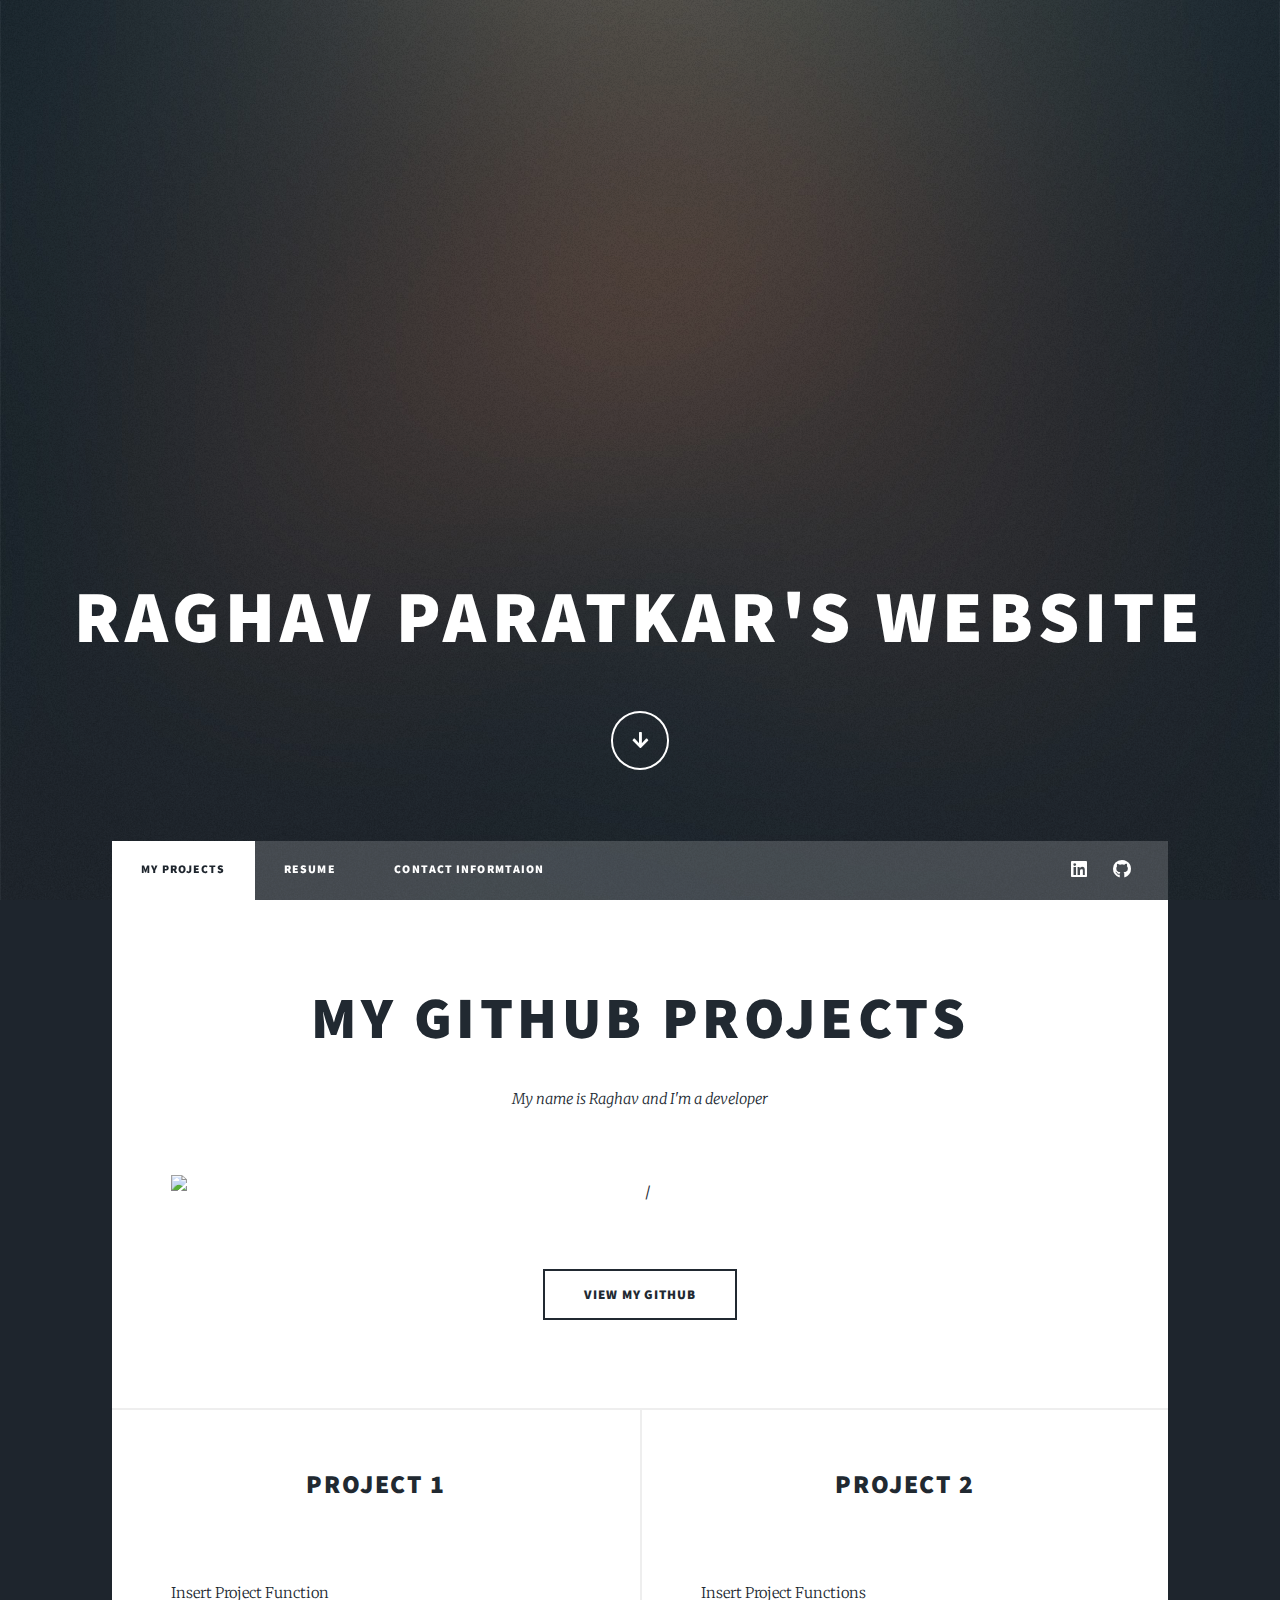
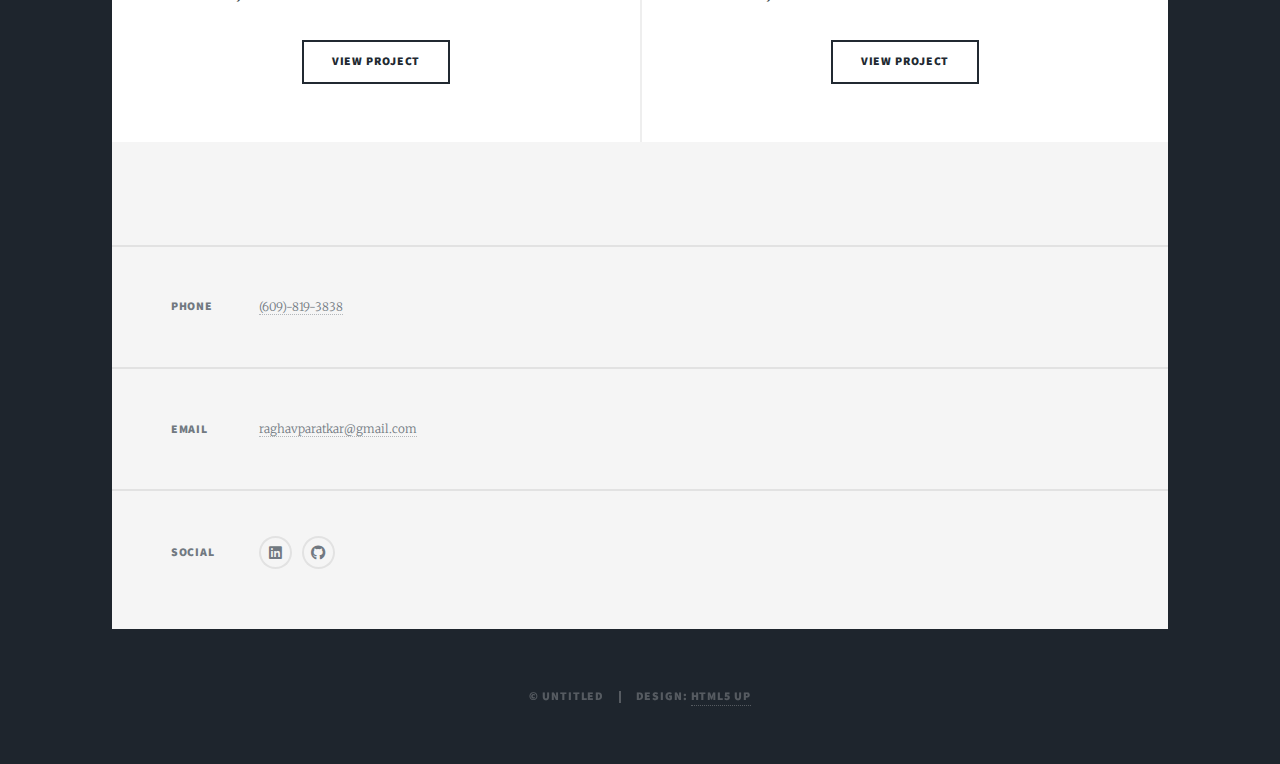
==== commit 75dd01e0: "linking github profile" ====
--- a/projects.html
+++ b/projects.html
@@ -6,7 +6,7 @@
 -->
 <html>
 	<head>
-		<title>0racle17's Website</title>
+		<title>Raghav Paratkar's Website</title>
 		<meta charset="utf-8" />
 		<meta name="viewport" content="width=device-width, initial-scale=1, user-scalable=no" />
 		<link rel="stylesheet" href="assets/css/main.css" />
@@ -19,8 +19,8 @@
 
 				<!-- Intro -->
 					<div id="intro">
-						<h1>0racle17's Website</h1>
-						<p>Raghav Paratkar</p>
+						<h1>Raghav Paratkar's Website</h1>
+						<p>		</p>
 						<ul class="actions">
 							<li><a href="#header" class="button icon solid solo fa-arrow-down scrolly">Continue</a></li>
 						</ul>
@@ -28,7 +28,7 @@
 
 				<!-- Header -->
 					<header id="header">
-						<a href="projects.html" class="logo">0racle17's Website</a>
+						<a href="projects.html" class="logo">Raghav Paratkar's Website</a>
 					</header>
 
 				<!-- Nav -->
@@ -40,7 +40,7 @@
 						</ul>
 						<ul class="icons">
 							<li><a href="#" class="icon brands fa-linkedin"><span class="label">Twitter</span></a></li>
-							<li><a href="#" class="icon brands fa-github"><span class="label">GitHub</span></a></li>
+							<li><a href="https://github.com/raghavparatkar" target ="-blank" class="icon brands fa-github"><span class="label">GitHub</span></a></li>
 						</ul>
 					</nav>
 
@@ -50,12 +50,12 @@
 						<!-- Featured Post -->
 							<article class="post featured">
 								<header class="major">
-									<h2><a href="#">My Github Projects</a></h2>
+									<h2></a>My Github Projects</a></h2>
 									<p>My name is Raghav and I'm a developer</p>
 								</header>
-								<a href="#" class="image main"><img src="images/backround.jpg" alt="" /></a>
+								<a href="https://github.com/raghavparatkar" target ="-blank" class="image main"><img src="images/keys.jpg" alt= /></a>
 								<ul class="actions special">
-									<li><a href="#" class="button large">View My Github</a></li>
+									<li><a href="https://github.com/raghavparatkar" target ="-blank" class="button large">View My Github</a></li>
 								</ul>
 							</article>
 
@@ -65,7 +65,7 @@
 									<header>
 										<h2><a href="#">Project 1</a></h2>
 									</header>
-									<a href="#" class="image fit"><img src="images/pic02.jpg" alt="" /></a>
+									<a href="#" class="image fit"><img src="images/1project.jpg" alt="" /></a>
 									<p>Insert Project Function</p>
 									<ul class="actions special">
 										<li><a href="#" class="button">View Project</a></li>
@@ -75,7 +75,7 @@
 									<header>
 										<h2><a href="#">Project 2</a></h2>
 									</header>
-									<a href="#" class="image fit"><img src="images/pic03.jpg" alt="" /></a>
+									<a href="#" class="image fit"><img src="images/2project.jpg" alt="" /></a>
 									<p>Insert Project Functions</p>
 									<ul class="actions special">
 										<li><a href="#" class="button">View Project</a></li>
@@ -90,9 +90,9 @@
 					<footer id="footer">
 						<section class="split contact">
 							<section class="alt">
-								<h3>Address</h3>
+							<!--	<h3>Address</h3>  
 								<p>1234 Somewhere Road #87257<br />
-								Nashville, TN 00000-0000</p>
+								Nashville, TN 00000-0000</p> -->
 							</section>
 							<section>
 								<h3>Phone</h3>
@@ -106,7 +106,7 @@
 								<h3>Social</h3>
 								<ul class="icons alt">
 									<li><a href="#" class="icon brands alt fa-linkedin"><span class="label"></span></a></li>
-									<li><a href="#" class="icon brands alt fa-github"><span class="label">GitHub</span></a></li>
+									<li><a href="https://github.com/raghavparatkar" target ="-blank" class="icon brands alt fa-github"><span class="label">GitHub</span></a></li>
 								</ul>
 							</section>
 						</section>
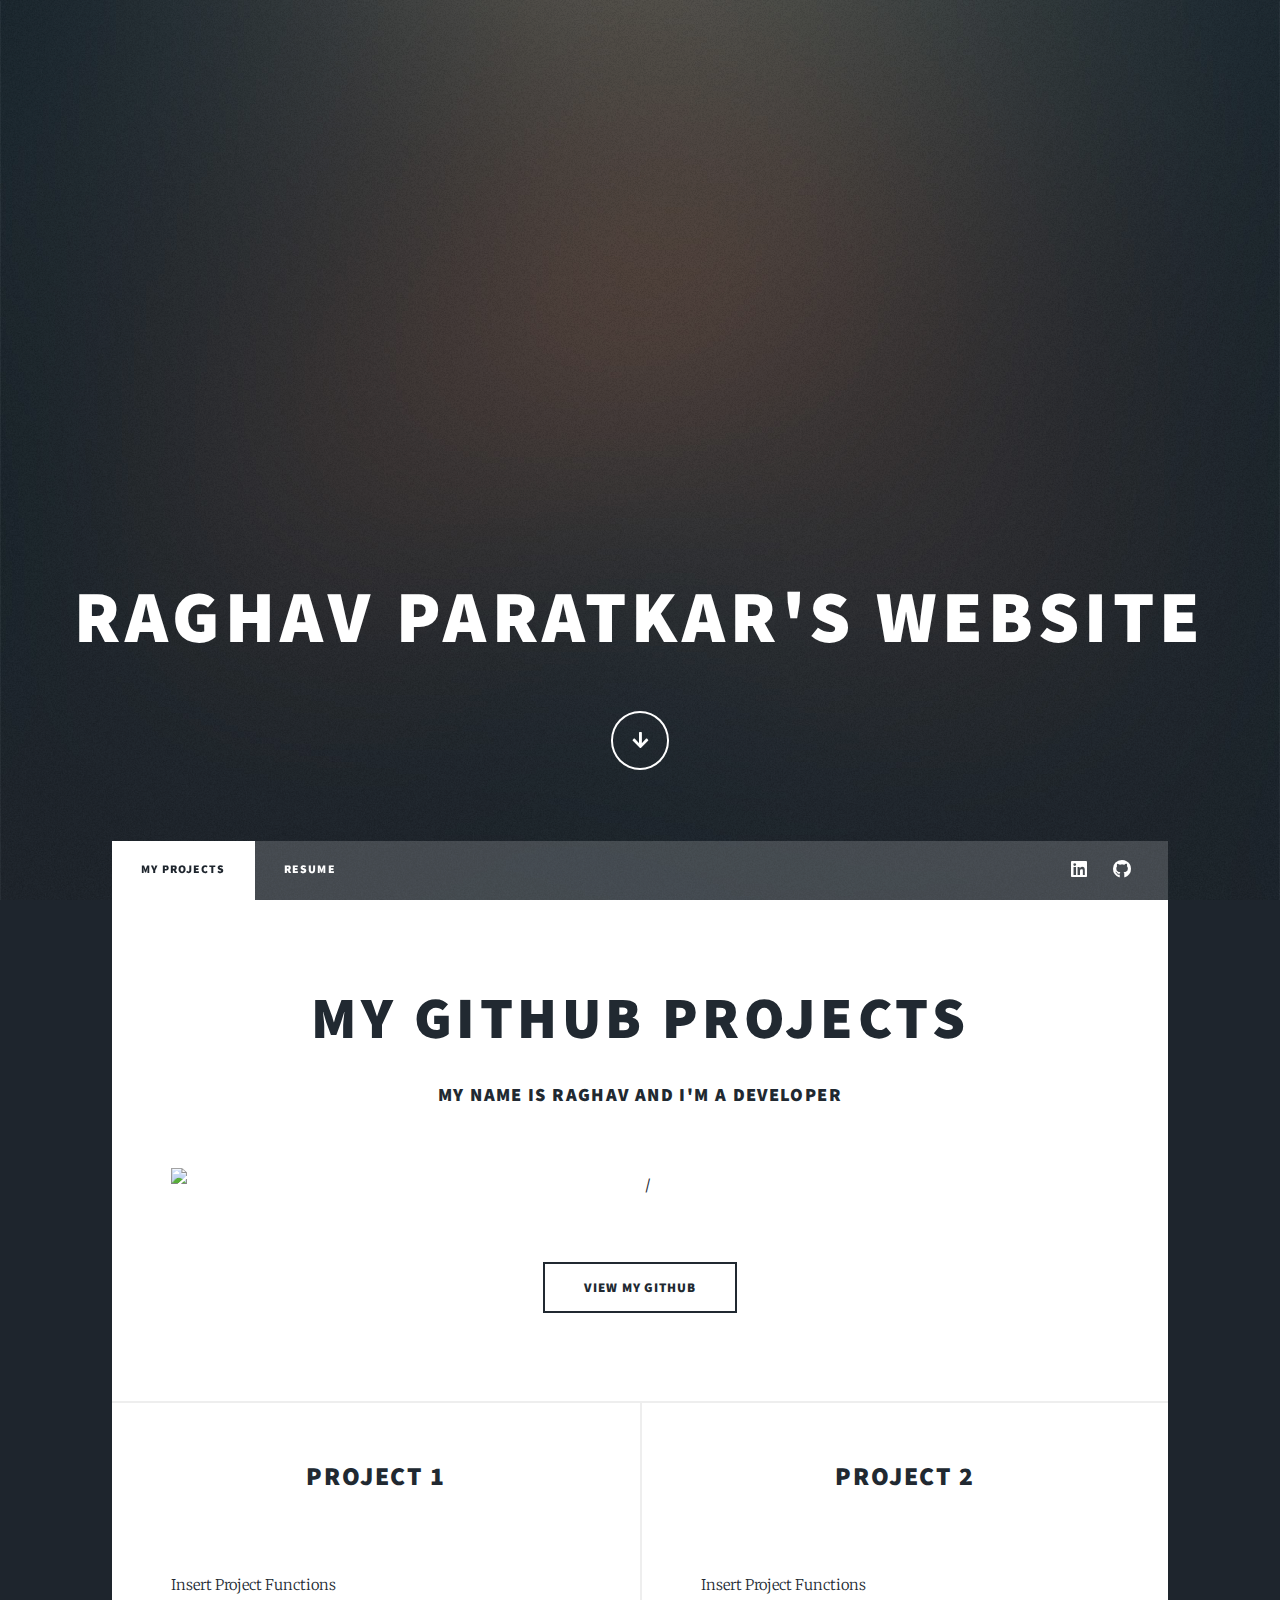
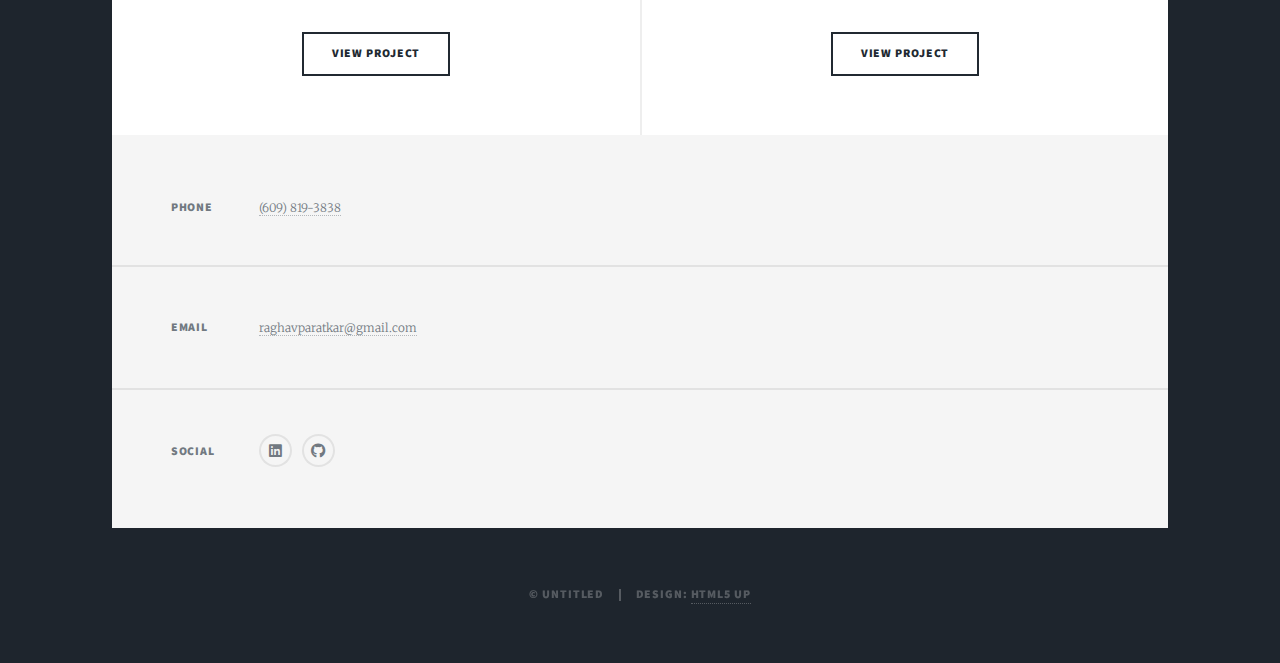
==== commit 670c2425: "Took out contact page" ====
--- a/projects.html
+++ b/projects.html
@@ -36,7 +36,7 @@
 						<ul class="links">
 							<li class="active"><a href="projects.html">My Projects</a></li>
 							<li><a href="resume.html">Resume</a></li>
-							<li><a href="contact.html">Contact Informtaion</a></li>
+							<!-- <li><a href="contact.html">About Me</a></li> -->
 						</ul>
 						<ul class="icons">
 							<li><a href="#" class="icon brands fa-linkedin"><span class="label">Twitter</span></a></li>
@@ -51,7 +51,7 @@
 							<article class="post featured">
 								<header class="major">
 									<h2></a>My Github Projects</a></h2>
-									<p>My name is Raghav and I'm a developer</p>
+									<h3>My name is Raghav and I'm a developer</h3>
 								</header>
 								<a href="https://github.com/raghavparatkar" target ="-blank" class="image main"><img src="images/keys.jpg" alt= /></a>
 								<ul class="actions special">
@@ -66,7 +66,7 @@
 										<h2><a href="#">Project 1</a></h2>
 									</header>
 									<a href="#" class="image fit"><img src="images/1project.jpg" alt="" /></a>
-									<p>Insert Project Function</p>
+									<p>Insert Project Functions</p>
 									<ul class="actions special">
 										<li><a href="#" class="button">View Project</a></li>
 									</ul>
@@ -89,14 +89,14 @@
 				<!-- Footer -->
 					<footer id="footer">
 						<section class="split contact">
-							<section class="alt">
-							<!--	<h3>Address</h3>  
+							<!--<section class="alt">
+								<h3>Address</h3>  
 								<p>1234 Somewhere Road #87257<br />
-								Nashville, TN 00000-0000</p> -->
-							</section>
+								Nashville, TN 00000-0000</p> 
+							</section> -->
 							<section>
 								<h3>Phone</h3>
-								<p><a href="#">(609)-819-3838</a></p>
+								<p><a href="#">(609) 819-3838</a></p>
 							</section>
 							<section>
 								<h3>Email</h3>
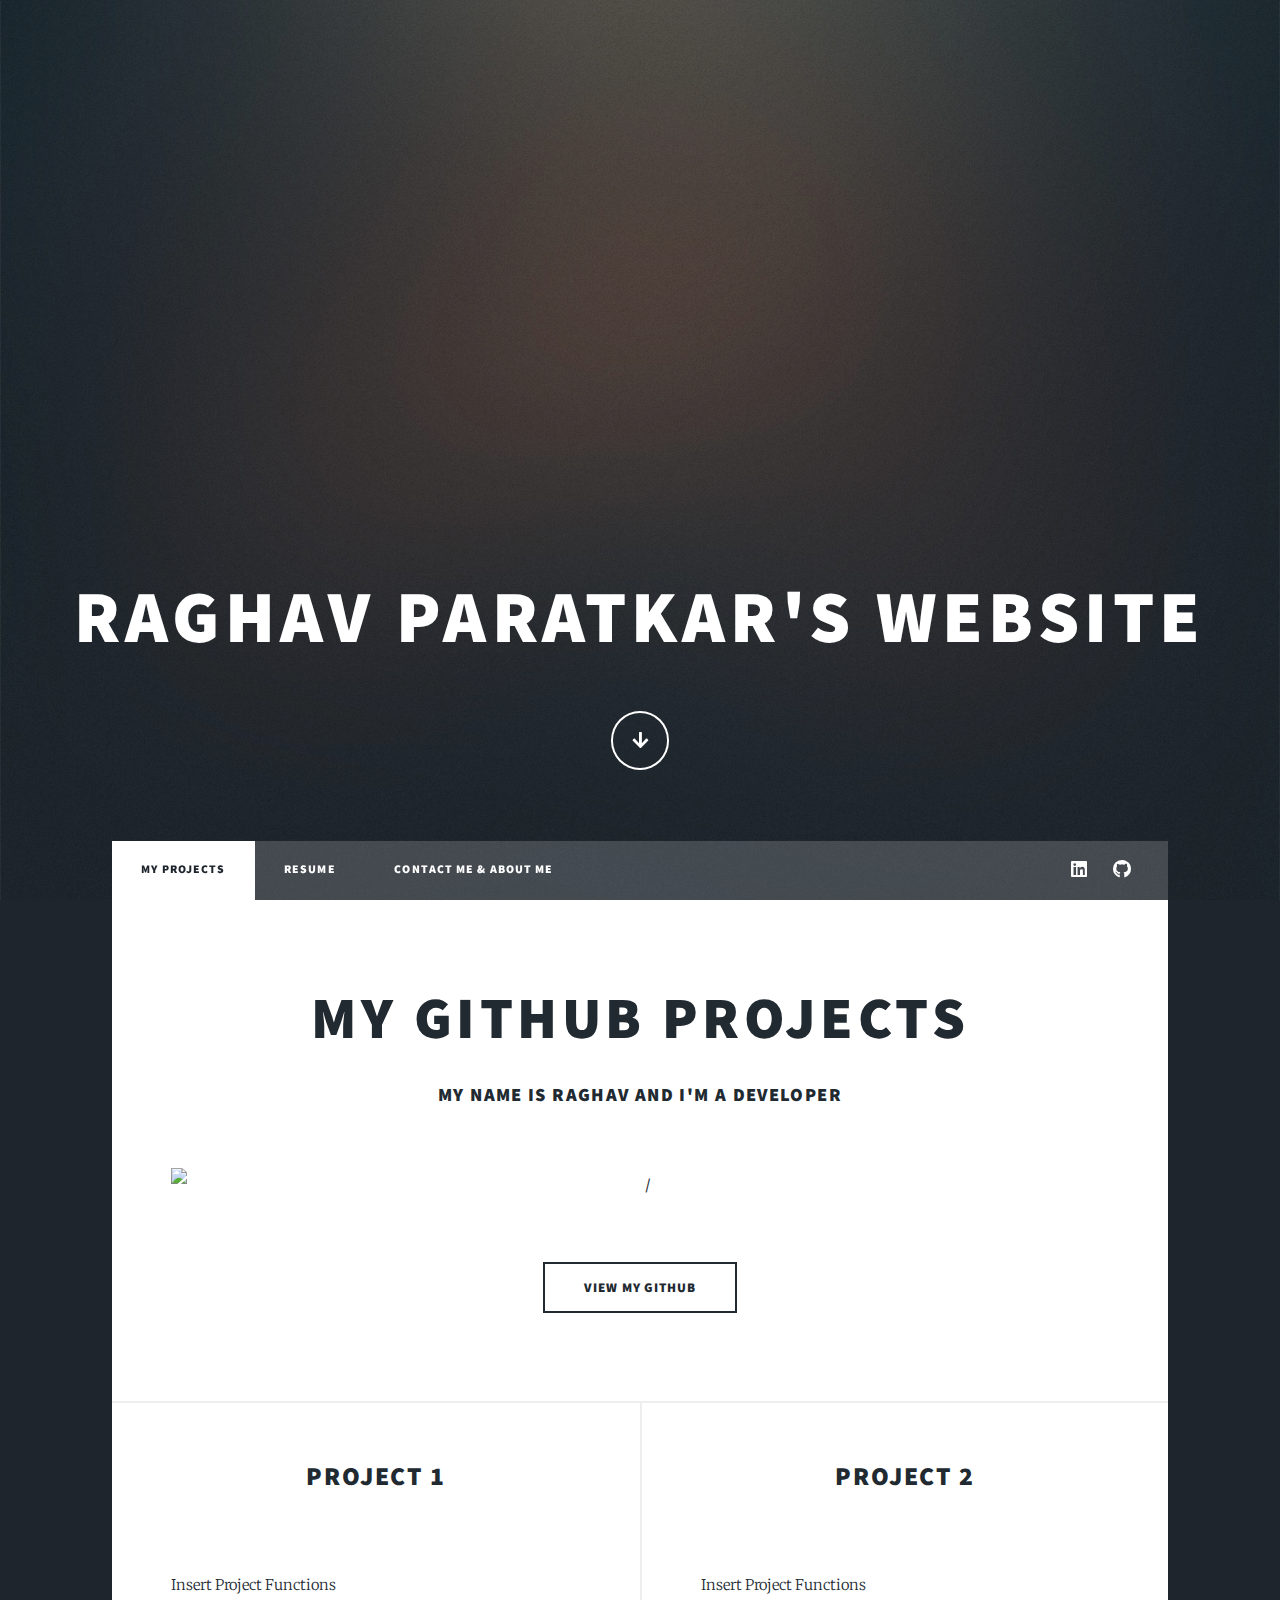
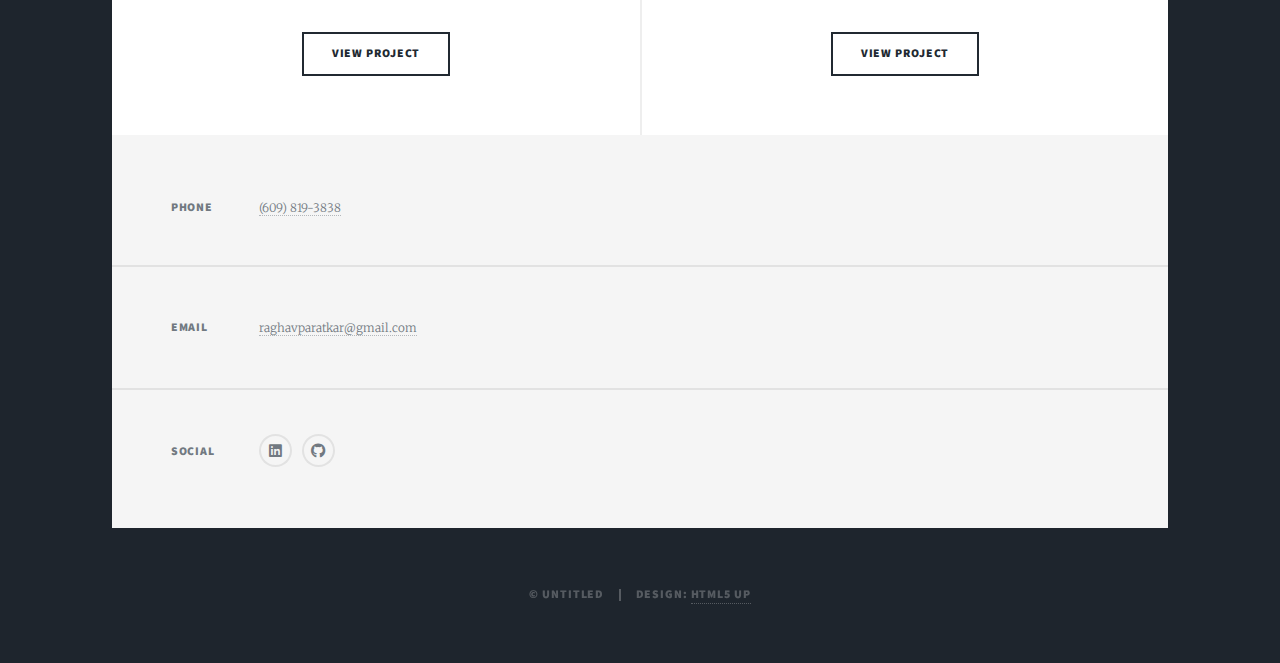
==== commit 5bfe2efc: "updating resume tab" ====
--- a/projects.html
+++ b/projects.html
@@ -36,7 +36,7 @@
 						<ul class="links">
 							<li class="active"><a href="projects.html">My Projects</a></li>
 							<li><a href="resume.html">Resume</a></li>
-							<!-- <li><a href="contact.html">About Me</a></li> -->
+							 <li><a href="contact.html">Contact Me & About Me</a></li> 
 						</ul>
 						<ul class="icons">
 							<li><a href="#" class="icon brands fa-linkedin"><span class="label">Twitter</span></a></li>
